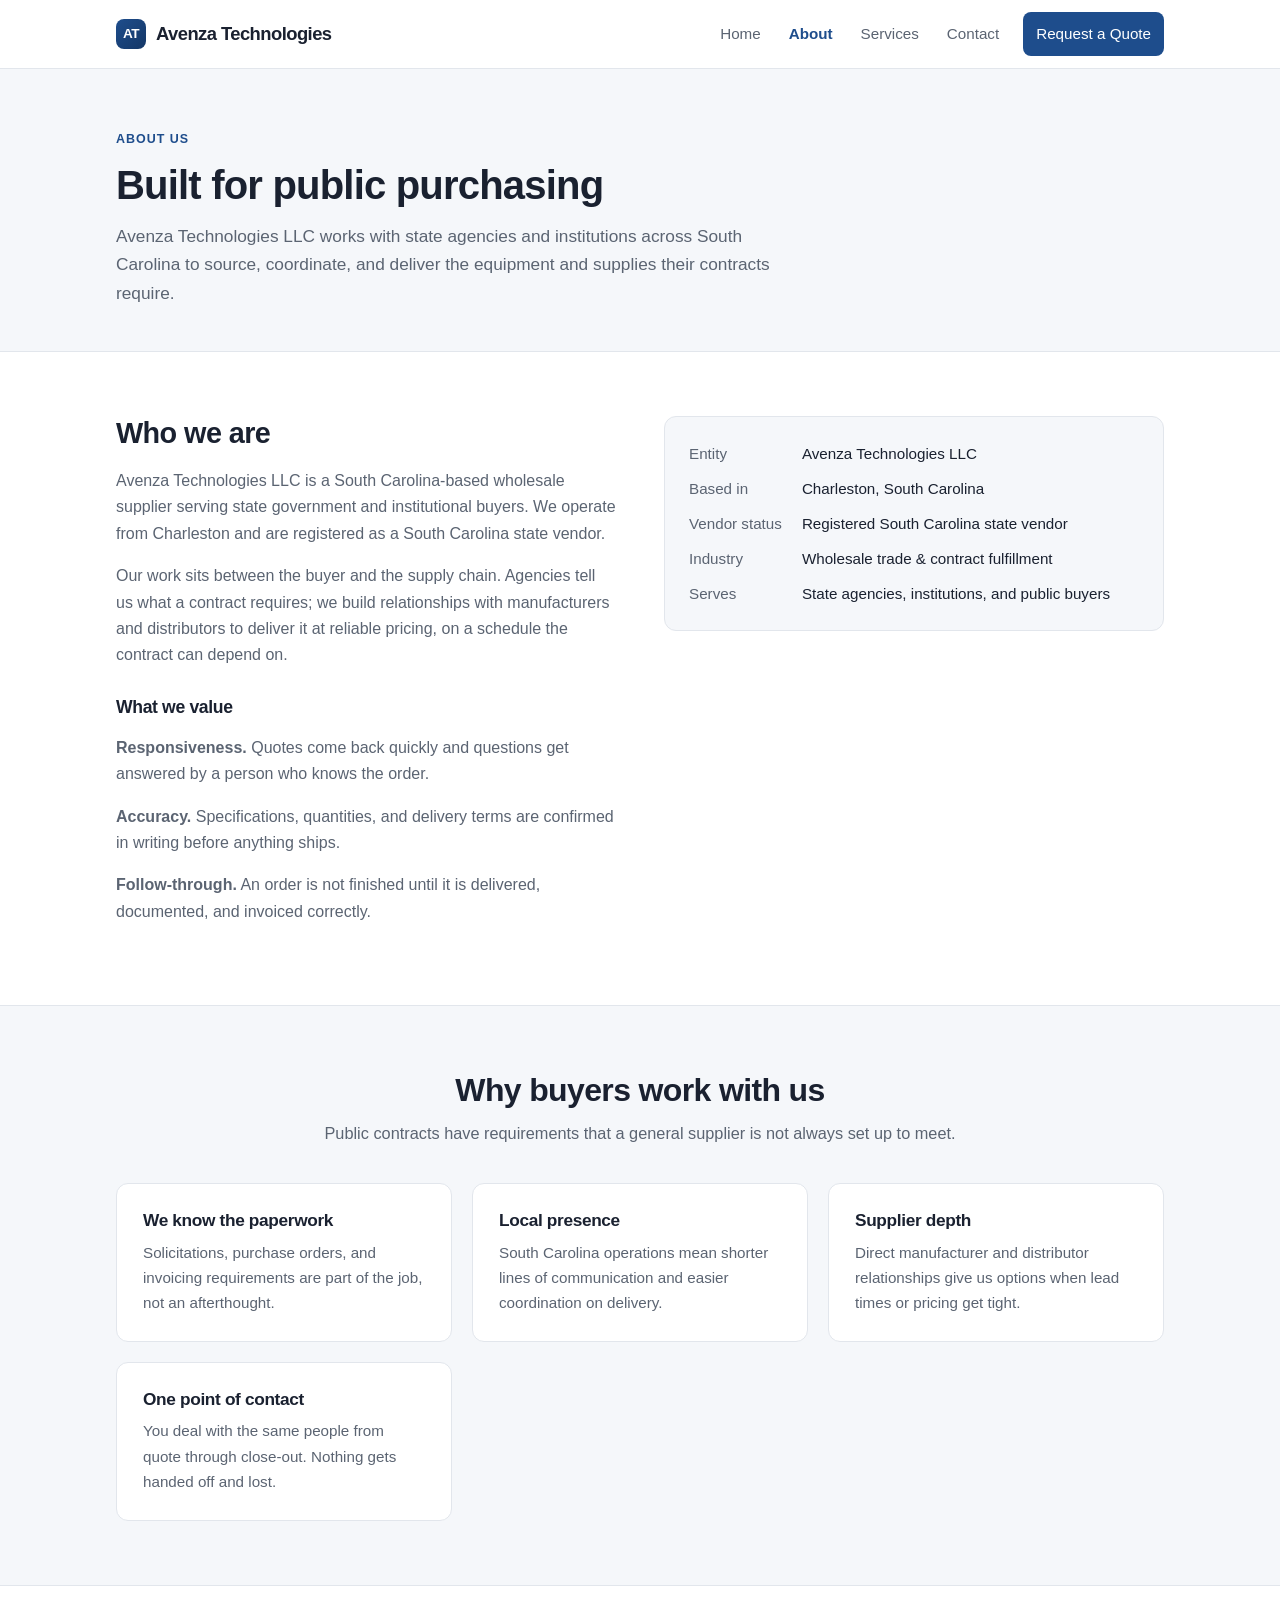
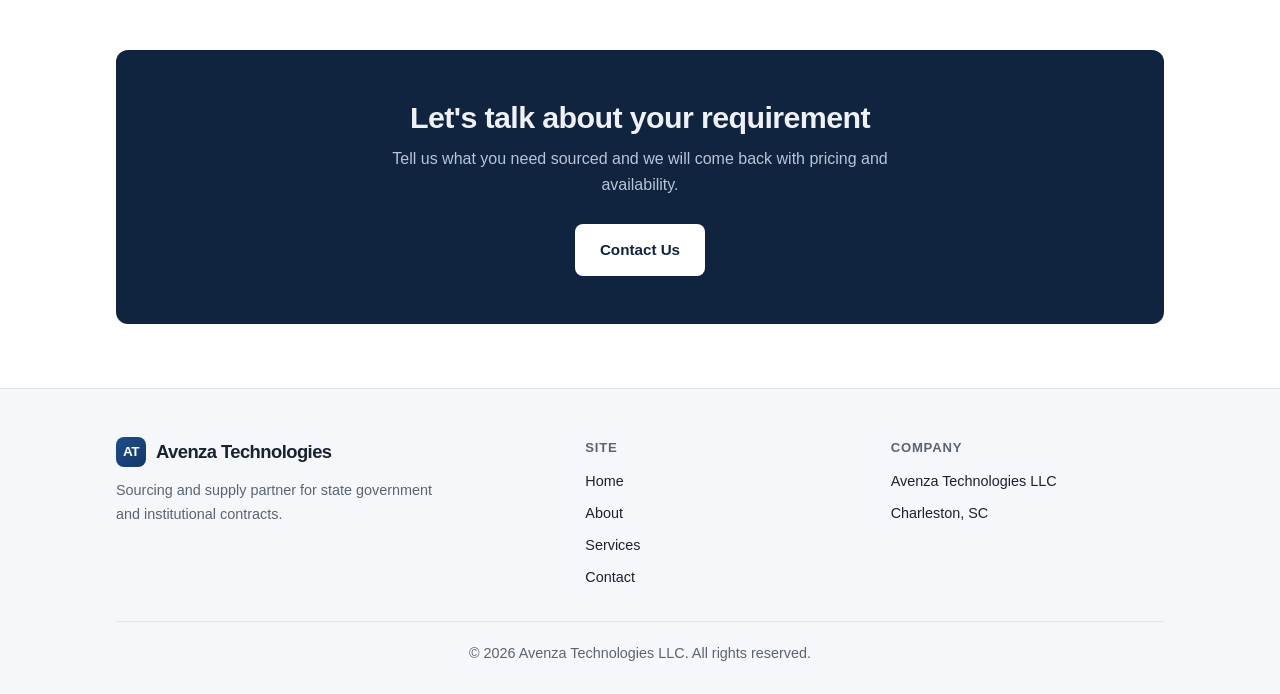
==== about/index.html @ d87515d4 "Serve pages at extensionless URLs Each page is now a directory with an index.html, so GitHub Pages s" ====
<!DOCTYPE html>
<html lang="en">
<head>
<meta charset="UTF-8">
<meta name="viewport" content="width=device-width, initial-scale=1.0">
<title>About | Avenza Technologies LLC</title>
<meta name="description" content="Avenza Technologies LLC is a registered South Carolina vendor sourcing equipment and supplies for state agencies and institutional buyers.">
<link rel="stylesheet" href="/assets/css/styles.css">
</head>
<body>

<a class="skip-link" href="#main">Skip to content</a>

<header class="site-header">
  <div class="wrap">
    <a class="logo" href="/">
      <span class="logo-mark" aria-hidden="true">AT</span>
      Avenza Technologies
    </a>
    <button class="nav-toggle" type="button" aria-expanded="false" aria-controls="site-nav" aria-label="Toggle navigation">Menu</button>
    <nav class="site-nav" id="site-nav">
      <a href="/">Home</a>
      <a href="/about/" aria-current="page">About</a>
      <a href="/services/">Services</a>
      <a href="/contact/">Contact</a>
      <a class="btn" href="/contact/">Request a Quote</a>
    </nav>
  </div>
</header>

<main id="main">

  <div class="page-hero">
    <div class="wrap">
      <span class="eyebrow">About Us</span>
      <h1>Built for public purchasing</h1>
      <p>Avenza Technologies LLC works with state agencies and institutions across South Carolina to source, coordinate, and deliver the equipment and supplies their contracts require.</p>
    </div>
  </div>

  <section class="section">
    <div class="wrap">
      <div class="split">
        <div class="prose">
          <h2 style="margin:0 0 16px; font-size:clamp(1.4rem,3vw,1.8rem);">Who we are</h2>
          <p>Avenza Technologies LLC is a South Carolina-based wholesale supplier serving state government and institutional buyers. We operate from Charleston and are registered as a South Carolina state vendor.</p>
          <p>Our work sits between the buyer and the supply chain. Agencies tell us what a contract requires; we build relationships with manufacturers and distributors to deliver it at reliable pricing, on a schedule the contract can depend on.</p>

          <h3>What we value</h3>
          <p><strong>Responsiveness.</strong> Quotes come back quickly and questions get answered by a person who knows the order.</p>
          <p><strong>Accuracy.</strong> Specifications, quantities, and delivery terms are confirmed in writing before anything ships.</p>
          <p><strong>Follow-through.</strong> An order is not finished until it is delivered, documented, and invoiced correctly.</p>
        </div>

        <div>
          <dl class="facts">
            <dt>Entity</dt><dd>Avenza Technologies LLC</dd>
            <dt>Based in</dt><dd>Charleston, South Carolina</dd>
            <dt>Vendor status</dt><dd>Registered South Carolina state vendor</dd>
            <dt>Industry</dt><dd>Wholesale trade &amp; contract fulfillment</dd>
            <dt>Serves</dt><dd>State agencies, institutions, and public buyers</dd>
          </dl>
        </div>
      </div>
    </div>
  </section>

  <section class="section section-alt">
    <div class="wrap">
      <div class="section-head center">
        <h2>Why buyers work with us</h2>
        <p>Public contracts have requirements that a general supplier is not always set up to meet.</p>
      </div>
      <div class="cards">
        <div class="card">
          <h3>We know the paperwork</h3>
          <p>Solicitations, purchase orders, and invoicing requirements are part of the job, not an afterthought.</p>
        </div>
        <div class="card">
          <h3>Local presence</h3>
          <p>South Carolina operations mean shorter lines of communication and easier coordination on delivery.</p>
        </div>
        <div class="card">
          <h3>Supplier depth</h3>
          <p>Direct manufacturer and distributor relationships give us options when lead times or pricing get tight.</p>
        </div>
        <div class="card">
          <h3>One point of contact</h3>
          <p>You deal with the same people from quote through close-out. Nothing gets handed off and lost.</p>
        </div>
      </div>
    </div>
  </section>

  <section class="section">
    <div class="wrap">
      <div class="cta">
        <h2>Let's talk about your requirement</h2>
        <p>Tell us what you need sourced and we will come back with pricing and availability.</p>
        <a class="btn" href="/contact/">Contact Us</a>
      </div>
    </div>
  </section>

</main>

<footer class="site-footer">
  <div class="wrap">
    <div class="footer-grid">
      <div>
        <a class="logo" href="/">
          <span class="logo-mark" aria-hidden="true">AT</span>
          Avenza Technologies
        </a>
        <p>Sourcing and supply partner for state government and institutional contracts.</p>
      </div>
      <div>
        <h4>Site</h4>
        <ul>
          <li><a href="/">Home</a></li>
          <li><a href="/about/">About</a></li>
          <li><a href="/services/">Services</a></li>
          <li><a href="/contact/">Contact</a></li>
        </ul>
      </div>
      <div>
        <h4>Company</h4>
        <ul>
          <li>Avenza Technologies LLC</li>
          <li>Charleston, SC</li>
        </ul>
      </div>
    </div>
    <div class="footer-bottom">
      <p>&copy; <span id="year"></span> Avenza Technologies LLC. All rights reserved.</p>
    </div>
  </div>
</footer>

<script src="/assets/js/main.js"></script>
</body>
</html>
---- assets/css/styles.css ----
/* ==========================================================================
   Avenza Technologies LLC - shared stylesheet
   ========================================================================== */

/* --- Tokens ------------------------------------------------------------- */
:root {
  --bg: #ffffff;
  --bg-alt: #f5f7fa;
  --bg-deep: #10233f;
  --text: #1a2130;
  --text-muted: #5b6472;
  --text-invert: #eef1f6;
  --accent: #1e4d8c;
  --accent-dark: #143766;
  --accent-soft: #e8effa;
  --border: #e2e6ec;
  --shadow: 0 1px 2px rgba(16, 35, 63, .05), 0 8px 24px rgba(16, 35, 63, .06);
  --radius: 12px;
  --maxw: 1080px;
  --gutter: 16px;
}

@media (prefers-color-scheme: dark) {
  :root:not([data-theme="light"]) {
    --bg: #12161f;
    --bg-alt: #191f2b;
    --bg-deep: #0c1119;
    --text: #eef1f6;
    --text-muted: #a3adbd;
    --accent: #6fa3e0;
    --accent-dark: #8fbcf0;
    --accent-soft: #1b2436;
    --border: #2a3242;
    --shadow: 0 1px 2px rgba(0, 0, 0, .3), 0 8px 24px rgba(0, 0, 0, .35);
  }
}

:root[data-theme="dark"] {
  --bg: #12161f;
  --bg-alt: #191f2b;
  --bg-deep: #0c1119;
  --text: #eef1f6;
  --text-muted: #a3adbd;
  --accent: #6fa3e0;
  --accent-dark: #8fbcf0;
  --accent-soft: #1b2436;
  --border: #2a3242;
  --shadow: 0 1px 2px rgba(0, 0, 0, .3), 0 8px 24px rgba(0, 0, 0, .35);
}

/* --- Base --------------------------------------------------------------- */
* { box-sizing: border-box; }

html { scroll-behavior: smooth; }

body {
  margin: 0;
  background: var(--bg);
  color: var(--text);
  font-family: -apple-system, BlinkMacSystemFont, "Segoe UI", Roboto, Helvetica, Arial, sans-serif;
  line-height: 1.65;
  -webkit-font-smoothing: antialiased;
}

img { max-width: 100%; display: block; }

a { color: var(--accent); }

h1, h2, h3 { letter-spacing: -0.02em; line-height: 1.25; }

.wrap {
  max-width: var(--maxw);
  margin: 0 auto;
  padding-left: var(--gutter);
  padding-right: var(--gutter);
}

.skip-link {
  position: absolute;
  left: -9999px;
  top: 0;
  background: var(--accent);
  color: #fff;
  padding: 10px 16px;
  border-radius: 0 0 8px 0;
  z-index: 100;
}
.skip-link:focus { left: 0; }

/* --- Header / nav ------------------------------------------------------- */
.site-header {
  position: sticky;
  top: 0;
  z-index: 50;
  background: var(--bg);
  border-bottom: 1px solid var(--border);
}

.site-header .wrap {
  display: flex;
  align-items: center;
  justify-content: space-between;
  min-height: 68px;
  gap: 16px;
  position: relative;
}

.logo {
  display: inline-flex;
  align-items: center;
  gap: 10px;
  font-weight: 700;
  font-size: 1.15rem;
  color: var(--text);
  text-decoration: none;
  letter-spacing: -0.03em;
}

.logo-mark {
  width: 30px;
  height: 30px;
  border-radius: 8px;
  background: linear-gradient(135deg, var(--accent), var(--accent-dark));
  color: #fff;
  display: grid;
  place-items: center;
  font-size: 0.85rem;
  font-weight: 800;
  flex: none;
}

.site-nav { display: flex; align-items: center; gap: 4px; }

.site-nav a {
  color: var(--text-muted);
  text-decoration: none;
  font-size: 0.95rem;
  font-weight: 500;
  padding: 8px 12px;
  border-radius: 8px;
}
.site-nav a:hover { color: var(--text); background: var(--bg-alt); }
.site-nav a[aria-current="page"] { color: var(--accent); font-weight: 600; }

.site-nav .btn { margin-left: 8px; color: #fff; }
.site-nav .btn:hover { background: var(--accent-dark); color: #fff; }

.nav-toggle {
  display: none;
  background: none;
  border: 1px solid var(--border);
  border-radius: 8px;
  padding: 8px 10px;
  color: var(--text);
  cursor: pointer;
  font-size: 1rem;
  line-height: 1;
}

@media (max-width: 760px) {
  .nav-toggle { display: block; }
  .site-nav {
    display: none;
    position: absolute;
    top: 100%;
    left: calc(var(--gutter) * -1);
    right: calc(var(--gutter) * -1);
    flex-direction: column;
    align-items: stretch;
    gap: 2px;
    padding: 12px var(--gutter) 18px;
    background: var(--bg);
    border-bottom: 1px solid var(--border);
    box-shadow: var(--shadow);
  }
  .site-nav.is-open { display: flex; }
  .site-nav a { padding: 12px; }
  .site-nav .btn { margin-left: 0; margin-top: 6px; text-align: center; }
}

/* --- Buttons ------------------------------------------------------------ */
.btn {
  display: inline-block;
  background: var(--accent);
  color: #fff;
  padding: 12px 24px;
  border-radius: 8px;
  text-decoration: none;
  font-weight: 600;
  font-size: 0.95rem;
  border: 1px solid transparent;
  cursor: pointer;
  font-family: inherit;
}
.btn:hover { background: var(--accent-dark); }

.btn-ghost {
  background: transparent;
  color: var(--accent);
  border-color: var(--border);
}
.btn-ghost:hover { background: var(--bg-alt); color: var(--accent-dark); }

.btn-row { display: flex; flex-wrap: wrap; gap: 12px; }

/* --- Sections ----------------------------------------------------------- */
.section { padding: 64px 0; }
.section-alt { background: var(--bg-alt); border-top: 1px solid var(--border); border-bottom: 1px solid var(--border); }

.section-head { max-width: 640px; margin-bottom: 36px; }
.section-head.center { margin-left: auto; margin-right: auto; text-align: center; }
.section-head h2 { font-size: clamp(1.5rem, 3vw, 2rem); margin: 0 0 10px; }
.section-head p { color: var(--text-muted); margin: 0; font-size: 1.02rem; }

.eyebrow {
  display: inline-block;
  font-size: 0.78rem;
  font-weight: 700;
  letter-spacing: 0.08em;
  text-transform: uppercase;
  color: var(--accent);
  margin-bottom: 10px;
}

/* --- Hero --------------------------------------------------------------- */
.hero { padding: 80px 0 64px; text-align: center; }
.hero h1 { font-size: clamp(2rem, 5vw, 3rem); margin: 0 0 16px; }
.hero p {
  color: var(--text-muted);
  font-size: 1.13rem;
  max-width: 660px;
  margin: 0 auto 30px;
}
.hero .btn-row { justify-content: center; }

.page-hero {
  padding: 56px 0 44px;
  border-bottom: 1px solid var(--border);
  background: var(--bg-alt);
}
.page-hero h1 { font-size: clamp(1.8rem, 4vw, 2.5rem); margin: 0 0 12px; }
.page-hero p { color: var(--text-muted); font-size: 1.08rem; max-width: 680px; margin: 0; }

/* --- Stats strip -------------------------------------------------------- */
.stats {
  display: grid;
  grid-template-columns: repeat(auto-fit, minmax(180px, 1fr));
  gap: 24px;
  padding: 32px;
  background: var(--bg-alt);
  border: 1px solid var(--border);
  border-radius: var(--radius);
}
.stat strong {
  display: block;
  font-size: 1.5rem;
  letter-spacing: -0.02em;
  margin-bottom: 2px;
}
.stat span { color: var(--text-muted); font-size: 0.92rem; }

/* --- Cards -------------------------------------------------------------- */
.cards {
  display: grid;
  grid-template-columns: repeat(auto-fit, minmax(250px, 1fr));
  gap: 20px;
}

.card {
  background: var(--bg);
  border: 1px solid var(--border);
  border-radius: var(--radius);
  padding: 26px;
}
.card h3 { margin: 0 0 8px; font-size: 1.08rem; }
.card p { color: var(--text-muted); font-size: 0.95rem; margin: 0; }

.card-icon {
  width: 40px;
  height: 40px;
  border-radius: 10px;
  background: var(--accent-soft);
  color: var(--accent);
  display: grid;
  place-items: center;
  margin-bottom: 16px;
}
.card-icon svg { width: 20px; height: 20px; }

/* --- Split layouts ------------------------------------------------------ */
.split {
  display: grid;
  grid-template-columns: 1fr 1fr;
  gap: 48px;
  align-items: start;
}
@media (max-width: 760px) { .split { grid-template-columns: 1fr; gap: 32px; } }

.prose p { color: var(--text-muted); }
.prose > :first-child { margin-top: 0; }
.prose h3 { margin: 28px 0 8px; font-size: 1.1rem; color: var(--text); }

/* --- Definition list ---------------------------------------------------- */
.facts {
  display: grid;
  grid-template-columns: auto 1fr;
  gap: 10px 20px;
  font-size: 0.95rem;
  margin: 0;
  padding: 24px;
  background: var(--bg-alt);
  border: 1px solid var(--border);
  border-radius: var(--radius);
}
.section-alt .facts { background: var(--bg); }
.facts dt { color: var(--text-muted); }
.facts dd { margin: 0; font-weight: 500; }

/* --- Numbered process --------------------------------------------------- */
.steps { list-style: none; margin: 0; padding: 0; display: grid; gap: 22px; }
.steps li { display: grid; grid-template-columns: 36px 1fr; gap: 16px; align-items: start; }
.steps .num {
  width: 36px;
  height: 36px;
  border-radius: 50%;
  background: var(--accent);
  color: #fff;
  display: grid;
  place-items: center;
  font-weight: 700;
  font-size: 0.9rem;
}
.steps h3 { margin: 4px 0 4px; font-size: 1.05rem; }
.steps p { margin: 0; color: var(--text-muted); font-size: 0.95rem; }

/* --- CTA band ----------------------------------------------------------- */
.cta {
  background: var(--bg-deep);
  color: var(--text-invert);
  border-radius: var(--radius);
  padding: 48px 32px;
  text-align: center;
}
.cta h2 { margin: 0 0 10px; font-size: clamp(1.4rem, 3vw, 1.9rem); }
.cta p { color: #b9c4d6; margin: 0 auto 26px; max-width: 520px; }
.cta .btn { background: #fff; color: var(--bg-deep); }
.cta .btn:hover { background: #dfe7f3; }

/* --- Forms -------------------------------------------------------------- */
.form { display: grid; gap: 16px; max-width: 520px; }
.field { display: grid; gap: 6px; }
.field label { font-size: 0.9rem; font-weight: 600; }
.field input,
.field textarea,
.field select {
  padding: 12px 14px;
  border-radius: 8px;
  border: 1px solid var(--border);
  background: var(--bg);
  color: var(--text);
  font: inherit;
  width: 100%;
}
.field textarea { min-height: 130px; resize: vertical; }
.field input:focus,
.field textarea:focus,
.field select:focus {
  outline: 2px solid var(--accent);
  outline-offset: 1px;
}
.form .btn { justify-self: start; }
.form-note { color: var(--text-muted); font-size: 0.85rem; margin: 0; }

.contact-list { list-style: none; margin: 0; padding: 0; display: grid; gap: 20px; }
.contact-list strong {
  display: block;
  font-size: 0.82rem;
  text-transform: uppercase;
  letter-spacing: 0.06em;
  color: var(--text-muted);
  margin-bottom: 2px;
}
.contact-list a { text-decoration: none; }
.contact-list a:hover { text-decoration: underline; }

/* --- Footer ------------------------------------------------------------- */
.site-footer {
  border-top: 1px solid var(--border);
  background: var(--bg-alt);
  padding: 48px 0 28px;
  font-size: 0.9rem;
}
.footer-grid {
  display: grid;
  grid-template-columns: 1.6fr 1fr 1fr;
  gap: 32px;
  margin-bottom: 32px;
}
@media (max-width: 700px) { .footer-grid { grid-template-columns: 1fr; gap: 24px; } }
.footer-grid p { color: var(--text-muted); margin: 12px 0 0; max-width: 340px; }
.footer-grid h4 {
  margin: 0 0 12px;
  font-size: 0.82rem;
  text-transform: uppercase;
  letter-spacing: 0.06em;
  color: var(--text-muted);
}
.footer-grid ul { list-style: none; margin: 0; padding: 0; display: grid; gap: 8px; }
.footer-grid ul a { color: var(--text); text-decoration: none; }
.footer-grid ul a:hover { color: var(--accent); }
.footer-bottom {
  border-top: 1px solid var(--border);
  padding-top: 20px;
  color: var(--text-muted);
  text-align: center;
}
.footer-bottom p { margin: 0; }
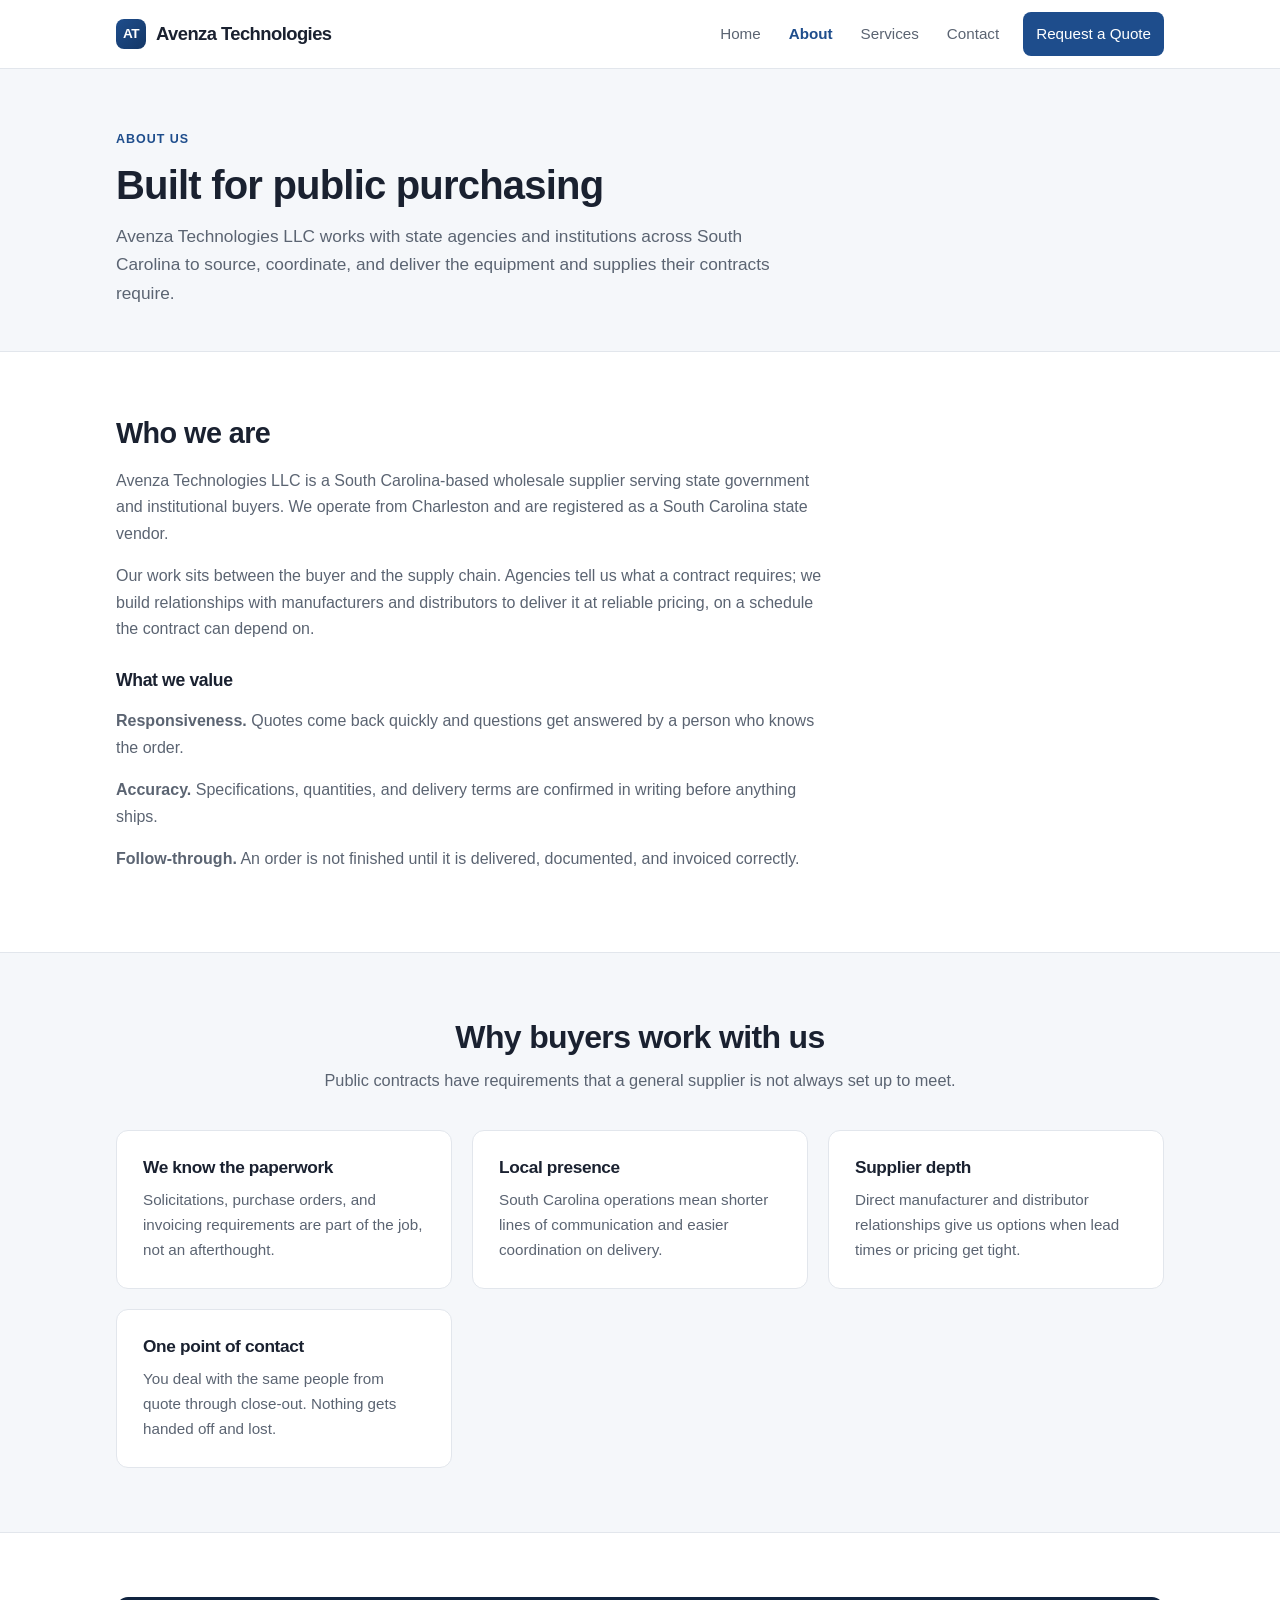
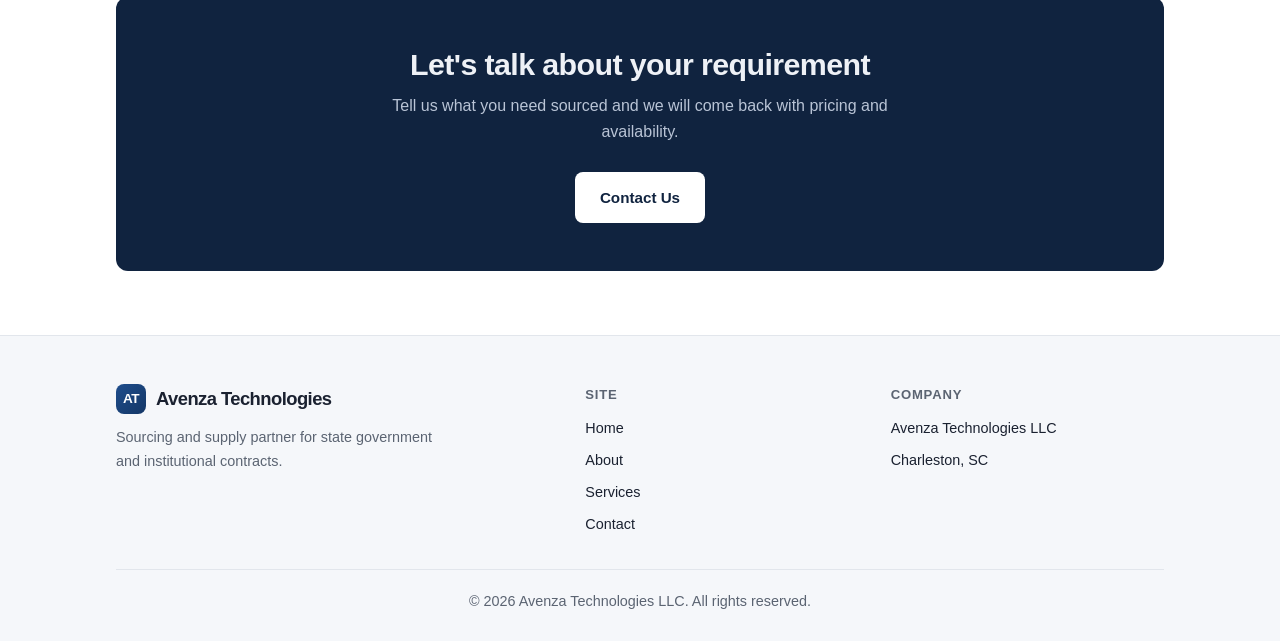
==== commit b6e14931: "Remove the facts box from the About page Drops the Entity / Based in / Vendor status / Industry / Se" ====
--- a/about/index.html
+++ b/about/index.html
@@ -40,27 +40,15 @@
 
   <section class="section">
     <div class="wrap">
-      <div class="split">
-        <div class="prose">
-          <h2 style="margin:0 0 16px; font-size:clamp(1.4rem,3vw,1.8rem);">Who we are</h2>
-          <p>Avenza Technologies LLC is a South Carolina-based wholesale supplier serving state government and institutional buyers. We operate from Charleston and are registered as a South Carolina state vendor.</p>
-          <p>Our work sits between the buyer and the supply chain. Agencies tell us what a contract requires; we build relationships with manufacturers and distributors to deliver it at reliable pricing, on a schedule the contract can depend on.</p>
+      <div class="prose" style="max-width:720px;">
+        <h2 style="margin:0 0 16px; font-size:clamp(1.4rem,3vw,1.8rem);">Who we are</h2>
+        <p>Avenza Technologies LLC is a South Carolina-based wholesale supplier serving state government and institutional buyers. We operate from Charleston and are registered as a South Carolina state vendor.</p>
+        <p>Our work sits between the buyer and the supply chain. Agencies tell us what a contract requires; we build relationships with manufacturers and distributors to deliver it at reliable pricing, on a schedule the contract can depend on.</p>
 
-          <h3>What we value</h3>
-          <p><strong>Responsiveness.</strong> Quotes come back quickly and questions get answered by a person who knows the order.</p>
-          <p><strong>Accuracy.</strong> Specifications, quantities, and delivery terms are confirmed in writing before anything ships.</p>
-          <p><strong>Follow-through.</strong> An order is not finished until it is delivered, documented, and invoiced correctly.</p>
-        </div>
-
-        <div>
-          <dl class="facts">
-            <dt>Entity</dt><dd>Avenza Technologies LLC</dd>
-            <dt>Based in</dt><dd>Charleston, South Carolina</dd>
-            <dt>Vendor status</dt><dd>Registered South Carolina state vendor</dd>
-            <dt>Industry</dt><dd>Wholesale trade &amp; contract fulfillment</dd>
-            <dt>Serves</dt><dd>State agencies, institutions, and public buyers</dd>
-          </dl>
-        </div>
+        <h3>What we value</h3>
+        <p><strong>Responsiveness.</strong> Quotes come back quickly and questions get answered by a person who knows the order.</p>
+        <p><strong>Accuracy.</strong> Specifications, quantities, and delivery terms are confirmed in writing before anything ships.</p>
+        <p><strong>Follow-through.</strong> An order is not finished until it is delivered, documented, and invoiced correctly.</p>
       </div>
     </div>
   </section>
--- a/assets/css/styles.css
+++ b/assets/css/styles.css
@@ -300,22 +300,6 @@
 .prose > :first-child { margin-top: 0; }
 .prose h3 { margin: 28px 0 8px; font-size: 1.1rem; color: var(--text); }
 
-/* --- Definition list ---------------------------------------------------- */
-.facts {
-  display: grid;
-  grid-template-columns: auto 1fr;
-  gap: 10px 20px;
-  font-size: 0.95rem;
-  margin: 0;
-  padding: 24px;
-  background: var(--bg-alt);
-  border: 1px solid var(--border);
-  border-radius: var(--radius);
-}
-.section-alt .facts { background: var(--bg); }
-.facts dt { color: var(--text-muted); }
-.facts dd { margin: 0; font-weight: 500; }
-
 /* --- Numbered process --------------------------------------------------- */
 .steps { list-style: none; margin: 0; padding: 0; display: grid; gap: 22px; }
 .steps li { display: grid; grid-template-columns: 36px 1fr; gap: 16px; align-items: start; }
@@ -346,31 +330,6 @@
 .cta .btn { background: #fff; color: var(--bg-deep); }
 .cta .btn:hover { background: #dfe7f3; }
 
-/* --- Forms -------------------------------------------------------------- */
-.form { display: grid; gap: 16px; max-width: 520px; }
-.field { display: grid; gap: 6px; }
-.field label { font-size: 0.9rem; font-weight: 600; }
-.field input,
-.field textarea,
-.field select {
-  padding: 12px 14px;
-  border-radius: 8px;
-  border: 1px solid var(--border);
-  background: var(--bg);
-  color: var(--text);
-  font: inherit;
-  width: 100%;
-}
-.field textarea { min-height: 130px; resize: vertical; }
-.field input:focus,
-.field textarea:focus,
-.field select:focus {
-  outline: 2px solid var(--accent);
-  outline-offset: 1px;
-}
-.form .btn { justify-self: start; }
-.form-note { color: var(--text-muted); font-size: 0.85rem; margin: 0; }
-
 .contact-list { list-style: none; margin: 0; padding: 0; display: grid; gap: 20px; }
 .contact-list strong {
   display: block;
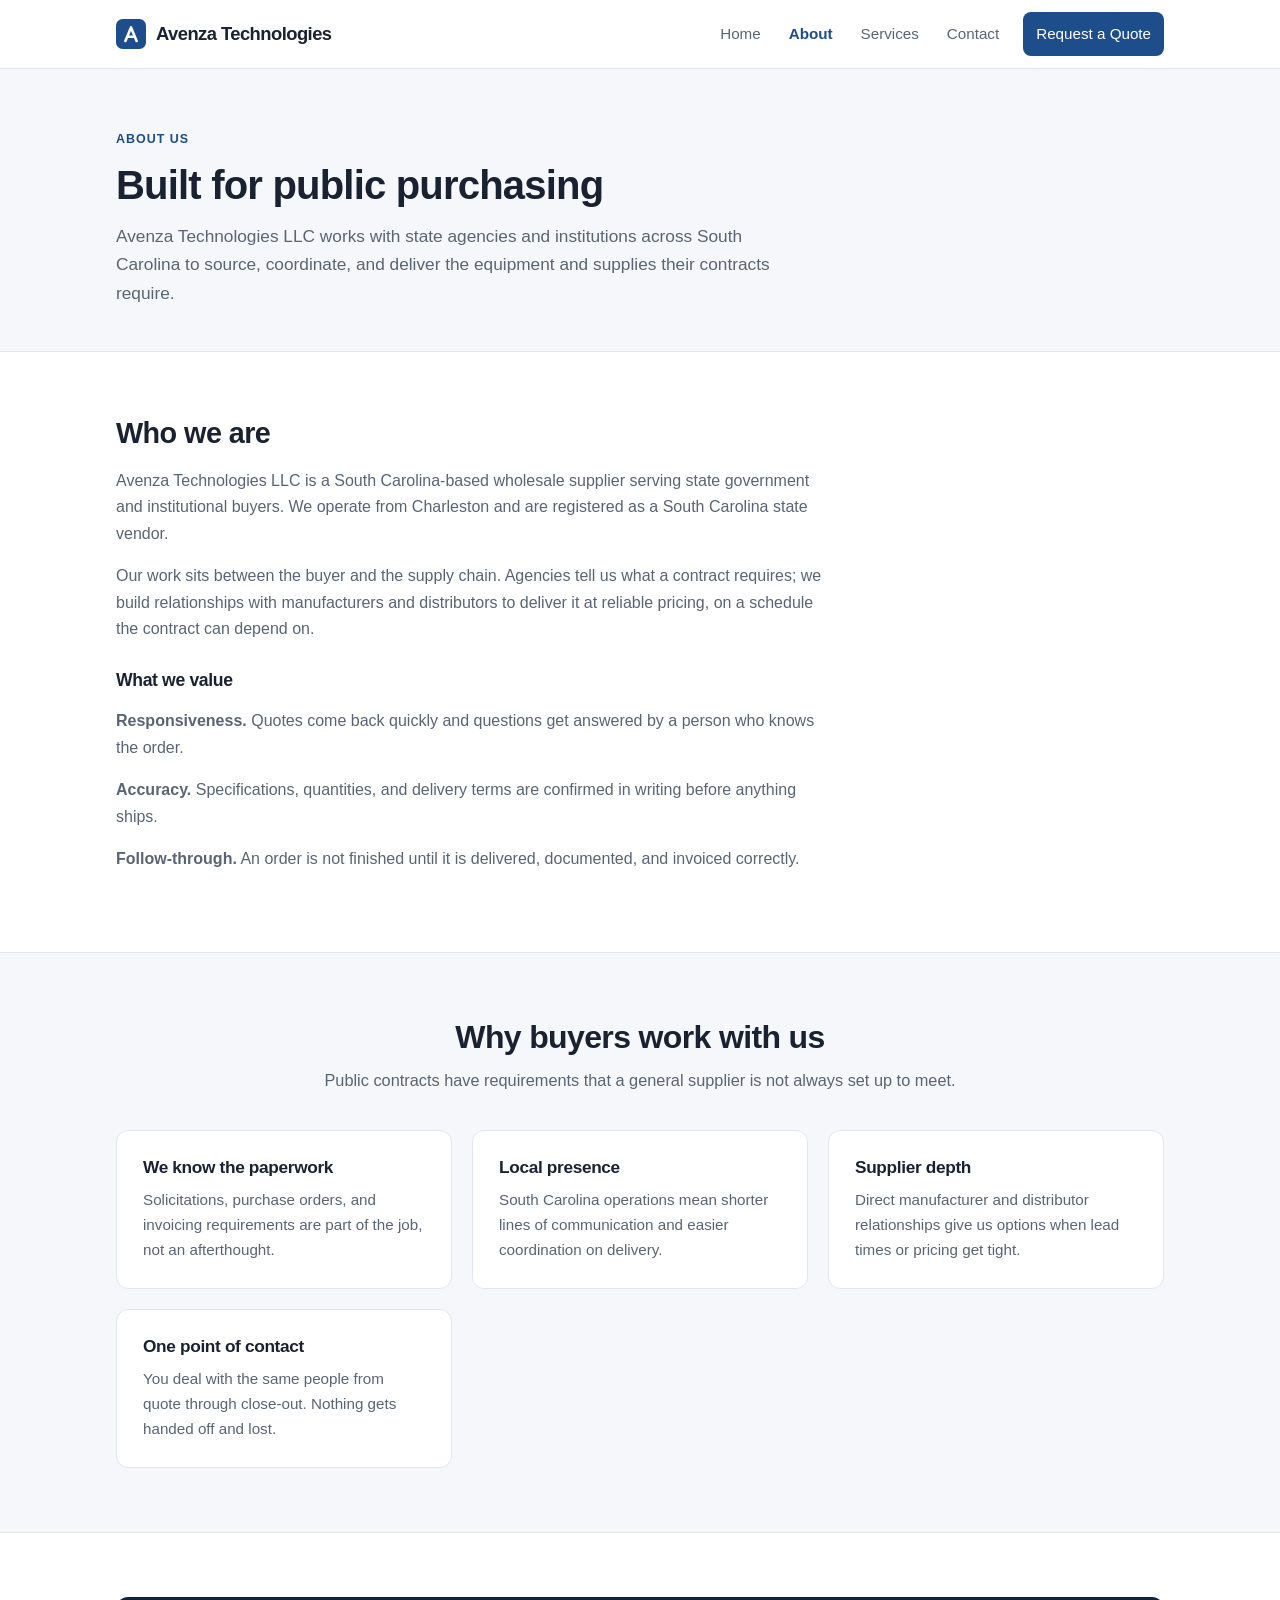
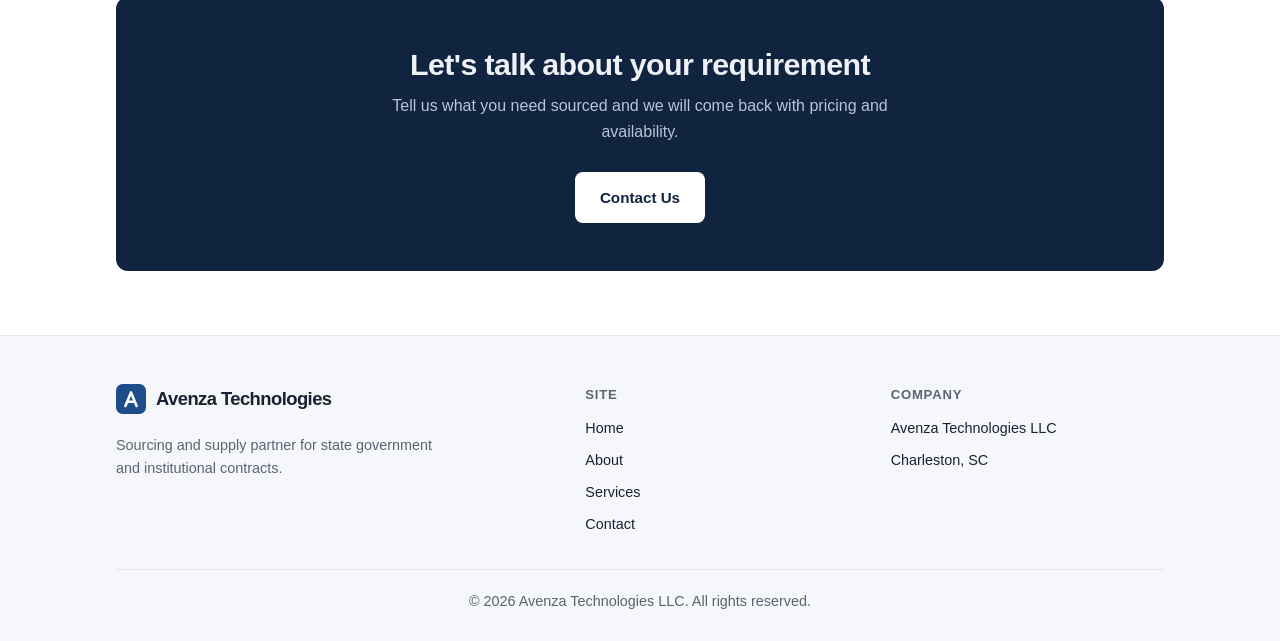
==== commit 1da813aa: "Replace the AT text mark with a geometric A monogram The old mark was the letters "AT" set in a grad" ====
--- a/about/index.html
+++ b/about/index.html
@@ -5,6 +5,7 @@
 <meta name="viewport" content="width=device-width, initial-scale=1.0">
 <title>About | Avenza Technologies LLC</title>
 <meta name="description" content="Avenza Technologies LLC is a registered South Carolina vendor sourcing equipment and supplies for state agencies and institutional buyers.">
+<link rel="icon" href="/assets/favicon.svg" type="image/svg+xml">
 <link rel="stylesheet" href="/assets/css/styles.css">
 </head>
 <body>
@@ -14,7 +15,7 @@
 <header class="site-header">
   <div class="wrap">
     <a class="logo" href="/">
-      <span class="logo-mark" aria-hidden="true">AT</span>
+      <svg class="logo-mark" viewBox="0 0 64 64" xmlns="http://www.w3.org/2000/svg" aria-hidden="true"><rect width="64" height="64" rx="14" fill="var(--accent)"/><path d="M20 47 L32 18 L44 47" fill="none" stroke="var(--bg)" stroke-width="5.5" stroke-linecap="round" stroke-linejoin="round"/><path d="M25.5 38 H38.5" stroke="var(--bg)" stroke-width="5.5" stroke-linecap="round"/></svg>
       Avenza Technologies
     </a>
     <button class="nav-toggle" type="button" aria-expanded="false" aria-controls="site-nav" aria-label="Toggle navigation">Menu</button>
@@ -97,7 +98,7 @@
     <div class="footer-grid">
       <div>
         <a class="logo" href="/">
-          <span class="logo-mark" aria-hidden="true">AT</span>
+          <svg class="logo-mark" viewBox="0 0 64 64" xmlns="http://www.w3.org/2000/svg" aria-hidden="true"><rect width="64" height="64" rx="14" fill="var(--accent)"/><path d="M20 47 L32 18 L44 47" fill="none" stroke="var(--bg)" stroke-width="5.5" stroke-linecap="round" stroke-linejoin="round"/><path d="M25.5 38 H38.5" stroke="var(--bg)" stroke-width="5.5" stroke-linecap="round"/></svg>
           Avenza Technologies
         </a>
         <p>Sourcing and supply partner for state government and institutional contracts.</p>
--- a/assets/css/styles.css
+++ b/assets/css/styles.css
@@ -119,14 +119,8 @@
 .logo-mark {
   width: 30px;
   height: 30px;
-  border-radius: 8px;
-  background: linear-gradient(135deg, var(--accent), var(--accent-dark));
-  color: #fff;
-  display: grid;
-  place-items: center;
-  font-size: 0.85rem;
-  font-weight: 800;
   flex: none;
+  display: block;
 }
 
 .site-nav { display: flex; align-items: center; gap: 4px; }
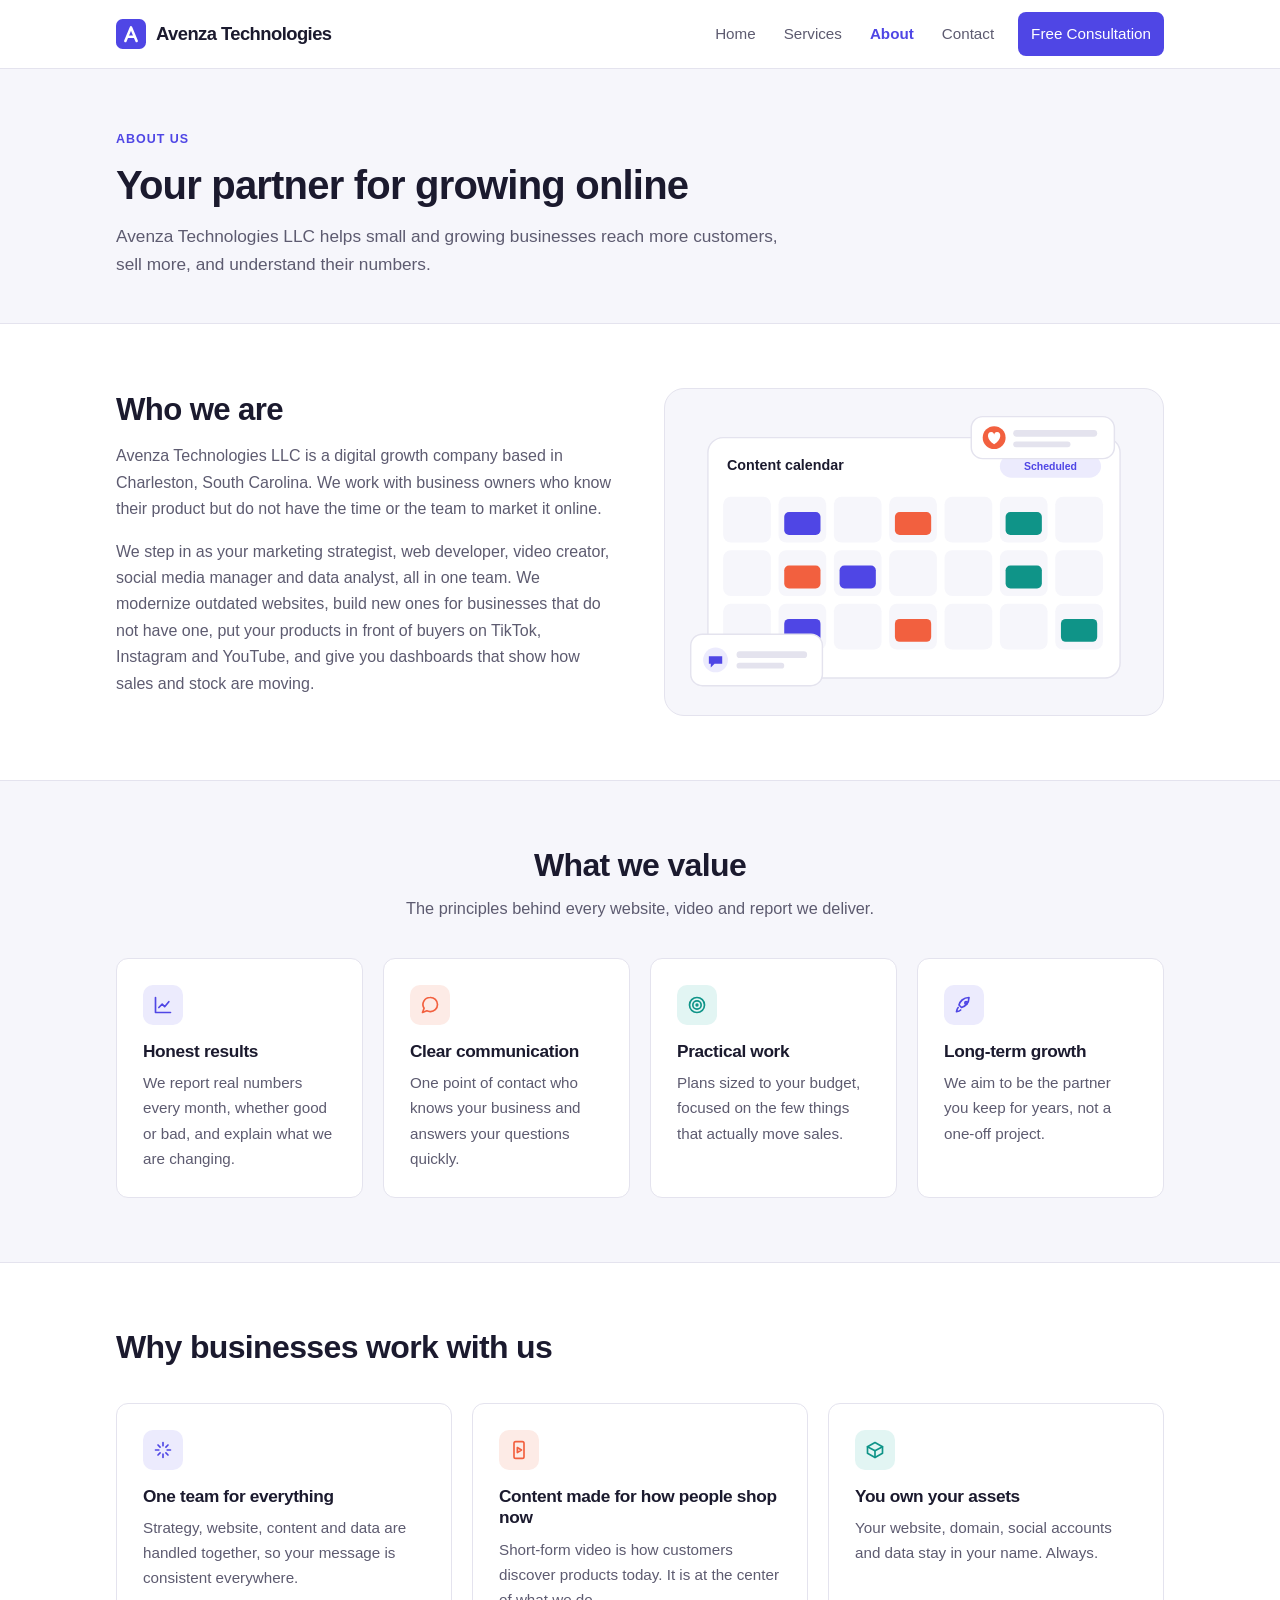
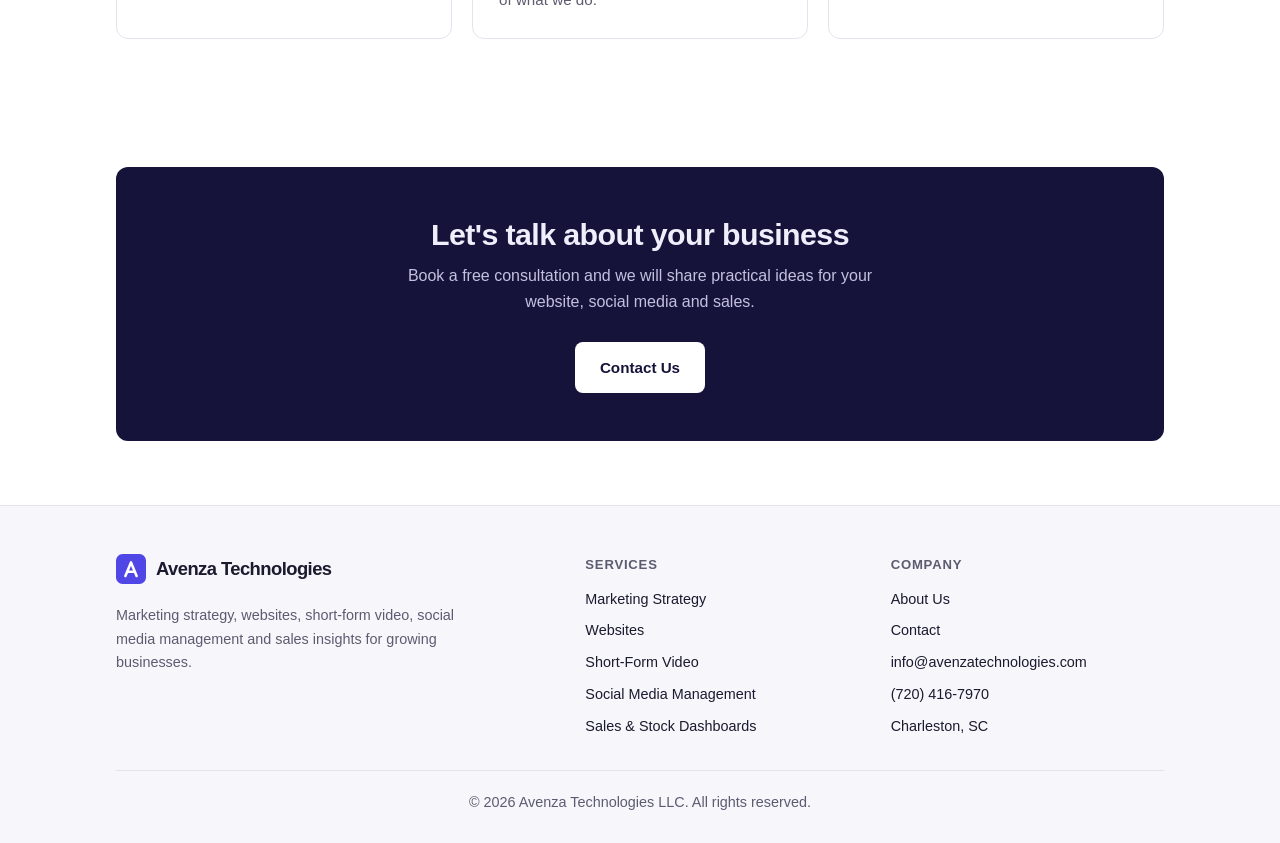
==== commit dab88c23: "Reposition the site as a digital growth agency Rewrite every page around the new business: marketing" ====
--- a/about/index.html
+++ b/about/index.html
@@ -3,8 +3,15 @@
 <head>
 <meta charset="UTF-8">
 <meta name="viewport" content="width=device-width, initial-scale=1.0">
-<title>About | Avenza Technologies LLC</title>
-<meta name="description" content="Avenza Technologies LLC is a registered South Carolina vendor sourcing equipment and supplies for state agencies and institutional buyers.">
+<title>About | Avenza Technologies</title>
+<meta name="description" content="Avenza Technologies LLC is a Charleston, SC digital growth company offering marketing strategy, websites, short-form video, social media management and sales insights.">
+<link rel="canonical" href="https://avenzatechnologies.com/about/">
+<meta property="og:type" content="website">
+<meta property="og:site_name" content="Avenza Technologies">
+<meta property="og:title" content="About | Avenza Technologies">
+<meta property="og:description" content="Avenza Technologies LLC is a Charleston, SC digital growth company offering marketing strategy, websites, short-form video, social media management and sales insights.">
+<meta property="og:url" content="https://avenzatechnologies.com/about/">
+<meta name="theme-color" content="#4f46e5">
 <link rel="icon" href="/assets/favicon.svg" type="image/svg+xml">
 <link rel="stylesheet" href="/assets/css/styles.css">
 </head>
@@ -21,10 +28,10 @@
     <button class="nav-toggle" type="button" aria-expanded="false" aria-controls="site-nav" aria-label="Toggle navigation">Menu</button>
     <nav class="site-nav" id="site-nav">
       <a href="/">Home</a>
+      <a href="/services/">Services</a>
       <a href="/about/" aria-current="page">About</a>
-      <a href="/services/">Services</a>
       <a href="/contact/">Contact</a>
-      <a class="btn" href="/contact/">Request a Quote</a>
+      <a class="btn" href="/contact/">Free Consultation</a>
     </nav>
   </div>
 </header>
@@ -33,23 +40,68 @@
 
   <div class="page-hero">
     <div class="wrap">
-      <span class="eyebrow">About Us</span>
-      <h1>Built for public purchasing</h1>
-      <p>Avenza Technologies LLC works with state agencies and institutions across South Carolina to source, coordinate, and deliver the equipment and supplies their contracts require.</p>
+      <span class="eyebrow">About us</span>
+      <h1>Your partner for growing online</h1>
+      <p>Avenza Technologies LLC helps small and growing businesses reach more customers, sell more, and understand their numbers.</p>
     </div>
   </div>
 
   <section class="section">
     <div class="wrap">
-      <div class="prose" style="max-width:720px;">
-        <h2 style="margin:0 0 16px; font-size:clamp(1.4rem,3vw,1.8rem);">Who we are</h2>
-        <p>Avenza Technologies LLC is a South Carolina-based wholesale supplier serving state government and institutional buyers. We operate from Charleston and are registered as a South Carolina state vendor.</p>
-        <p>Our work sits between the buyer and the supply chain. Agencies tell us what a contract requires; we build relationships with manufacturers and distributors to deliver it at reliable pricing, on a schedule the contract can depend on.</p>
-
-        <h3>What we value</h3>
-        <p><strong>Responsiveness.</strong> Quotes come back quickly and questions get answered by a person who knows the order.</p>
-        <p><strong>Accuracy.</strong> Specifications, quantities, and delivery terms are confirmed in writing before anything ships.</p>
-        <p><strong>Follow-through.</strong> An order is not finished until it is delivered, documented, and invoiced correctly.</p>
+      <div class="feature">
+        <div class="prose">
+          <h2>Who we are</h2>
+          <p>Avenza Technologies LLC is a digital growth company based in Charleston, South Carolina. We work with business owners who know their product but do not have the time or the team to market it online.</p>
+          <p>We step in as your marketing strategist, web developer, video creator, social media manager and data analyst, all in one team. We modernize outdated websites, build new ones for businesses that do not have one, put your products in front of buyers on TikTok, Instagram and YouTube, and give you dashboards that show how sales and stock are moving.</p>
+        </div>
+        <div class="feature-media">
+          <svg class="ill" viewBox="0 0 480 300" xmlns="http://www.w3.org/2000/svg" role="img" aria-label="A monthly content calendar with scheduled posts, likes and comments">
+  <rect x="24" y="30" width="432" height="252" rx="16" class="f-card st-line"/>
+  <text x="44" y="64" class="f-text" font-size="15" font-weight="700">Content calendar</text>
+  <rect x="330" y="48" width="106" height="24" rx="12" class="f-soft"/>
+  <text x="383" y="64" text-anchor="middle" class="f-acc" font-size="11" font-weight="700">Scheduled</text>
+  <rect x="40" y="92" width="50" height="48" rx="8" class="f-alt"/>
+  <rect x="98" y="92" width="50" height="48" rx="8" class="f-alt"/>
+  <rect x="104" y="108" width="38" height="24" rx="5" class="f-acc"/>
+  <rect x="156" y="92" width="50" height="48" rx="8" class="f-alt"/>
+  <rect x="214" y="92" width="50" height="48" rx="8" class="f-alt"/>
+  <rect x="220" y="108" width="38" height="24" rx="5" class="f-acc2"/>
+  <rect x="272" y="92" width="50" height="48" rx="8" class="f-alt"/>
+  <rect x="330" y="92" width="50" height="48" rx="8" class="f-alt"/>
+  <rect x="336" y="108" width="38" height="24" rx="5" class="f-acc3"/>
+  <rect x="388" y="92" width="50" height="48" rx="8" class="f-alt"/>
+  <rect x="40" y="148" width="50" height="48" rx="8" class="f-alt"/>
+  <rect x="98" y="148" width="50" height="48" rx="8" class="f-alt"/>
+  <rect x="104" y="164" width="38" height="24" rx="5" class="f-acc2"/>
+  <rect x="156" y="148" width="50" height="48" rx="8" class="f-alt"/>
+  <rect x="162" y="164" width="38" height="24" rx="5" class="f-acc"/>
+  <rect x="214" y="148" width="50" height="48" rx="8" class="f-alt"/>
+  <rect x="272" y="148" width="50" height="48" rx="8" class="f-alt"/>
+  <rect x="330" y="148" width="50" height="48" rx="8" class="f-alt"/>
+  <rect x="336" y="164" width="38" height="24" rx="5" class="f-acc3"/>
+  <rect x="388" y="148" width="50" height="48" rx="8" class="f-alt"/>
+  <rect x="40" y="204" width="50" height="48" rx="8" class="f-alt"/>
+  <rect x="98" y="204" width="50" height="48" rx="8" class="f-alt"/>
+  <rect x="104" y="220" width="38" height="24" rx="5" class="f-acc"/>
+  <rect x="156" y="204" width="50" height="48" rx="8" class="f-alt"/>
+  <rect x="214" y="204" width="50" height="48" rx="8" class="f-alt"/>
+  <rect x="220" y="220" width="38" height="24" rx="5" class="f-acc2"/>
+  <rect x="272" y="204" width="50" height="48" rx="8" class="f-alt"/>
+  <rect x="330" y="204" width="50" height="48" rx="8" class="f-alt"/>
+  <rect x="388" y="204" width="50" height="48" rx="8" class="f-alt"/>
+  <rect x="394" y="220" width="38" height="24" rx="5" class="f-acc3"/>
+  <rect x="300" y="8" width="150" height="44" rx="12" class="f-card st-line"/>
+  <circle cx="324" cy="30" r="12" class="f-acc2"/>
+  <path d="M324 37 C 316 32, 316 24, 321 24 C 323 24, 324 26, 324 27 C 324 26, 325 24, 327 24 C 332 24, 332 32, 324 37Z" fill="#fff"/>
+  <rect x="344" y="22" width="88" height="7" rx="3.5" class="f-line"/>
+  <rect x="344" y="34" width="60" height="6" rx="3" class="f-line"/>
+  <rect x="6" y="236" width="138" height="54" rx="12" class="f-card st-line"/>
+  <circle cx="32" cy="263" r="13" class="f-soft"/>
+  <path d="M25 259 h14 v8 h-8 l-4 4 v-4 h-2z" class="f-acc"/>
+  <rect x="54" y="254" width="74" height="7" rx="3.5" class="f-line"/>
+  <rect x="54" y="266" width="50" height="6" rx="3" class="f-line"/>
+</svg>
+        </div>
       </div>
     </div>
   </section>
@@ -57,25 +109,68 @@
   <section class="section section-alt">
     <div class="wrap">
       <div class="section-head center">
-        <h2>Why buyers work with us</h2>
-        <p>Public contracts have requirements that a general supplier is not always set up to meet.</p>
+        <h2>What we value</h2>
+        <p>The principles behind every website, video and report we deliver.</p>
+      </div>
+      <div class="cards cards-4">
+        <div class="card">
+          <div class="card-icon" aria-hidden="true">
+            <svg viewBox="0 0 24 24" fill="none" stroke="currentColor" stroke-width="2" stroke-linecap="round" stroke-linejoin="round"><path d="M3 3v18h18"/><path d="m7 15 4-4 3 3 5-6"/></svg>
+          </div>
+          <h3>Honest results</h3>
+          <p>We report real numbers every month, whether good or bad, and explain what we are changing.</p>
+        </div>
+        <div class="card">
+          <div class="card-icon c2" aria-hidden="true">
+            <svg viewBox="0 0 24 24" fill="none" stroke="currentColor" stroke-width="2" stroke-linecap="round" stroke-linejoin="round"><path d="M21 11.5a8.4 8.4 0 0 1-9 8.4 8.6 8.6 0 0 1-3.8-.9L3 21l1.9-5.1A8.4 8.4 0 0 1 12 3a8.4 8.4 0 0 1 9 8.5z"/></svg>
+          </div>
+          <h3>Clear communication</h3>
+          <p>One point of contact who knows your business and answers your questions quickly.</p>
+        </div>
+        <div class="card">
+          <div class="card-icon c3" aria-hidden="true">
+            <svg viewBox="0 0 24 24" fill="none" stroke="currentColor" stroke-width="2" stroke-linecap="round" stroke-linejoin="round"><circle cx="12" cy="12" r="9"/><circle cx="12" cy="12" r="5"/><circle cx="12" cy="12" r="1"/></svg>
+          </div>
+          <h3>Practical work</h3>
+          <p>Plans sized to your budget, focused on the few things that actually move sales.</p>
+        </div>
+        <div class="card">
+          <div class="card-icon" aria-hidden="true">
+            <svg viewBox="0 0 24 24" fill="none" stroke="currentColor" stroke-width="2" stroke-linecap="round" stroke-linejoin="round"><path d="M5 15c-1.5 1.5-2 5-2 5s3.5-.5 5-2"/><path d="M9 15 6 12c1-4 5-9 12-9 0 7-5 11-9 12z"/><circle cx="14.5" cy="9.5" r="1.5"/></svg>
+          </div>
+          <h3>Long-term growth</h3>
+          <p>We aim to be the partner you keep for years, not a one-off project.</p>
+        </div>
+      </div>
+    </div>
+  </section>
+
+  <section class="section">
+    <div class="wrap">
+      <div class="section-head">
+        <h2>Why businesses work with us</h2>
       </div>
       <div class="cards">
         <div class="card">
-          <h3>We know the paperwork</h3>
-          <p>Solicitations, purchase orders, and invoicing requirements are part of the job, not an afterthought.</p>
-        </div>
-        <div class="card">
-          <h3>Local presence</h3>
-          <p>South Carolina operations mean shorter lines of communication and easier coordination on delivery.</p>
-        </div>
-        <div class="card">
-          <h3>Supplier depth</h3>
-          <p>Direct manufacturer and distributor relationships give us options when lead times or pricing get tight.</p>
-        </div>
-        <div class="card">
-          <h3>One point of contact</h3>
-          <p>You deal with the same people from quote through close-out. Nothing gets handed off and lost.</p>
+          <div class="card-icon" aria-hidden="true">
+            <svg viewBox="0 0 24 24" fill="none" stroke="currentColor" stroke-width="2" stroke-linecap="round" stroke-linejoin="round"><path d="M12 3v4M12 17v4M3 12h4M17 12h4M6 6l2.5 2.5M15.5 15.5 18 18M6 18l2.5-2.5M15.5 8.5 18 6"/></svg>
+          </div>
+          <h3>One team for everything</h3>
+          <p>Strategy, website, content and data are handled together, so your message is consistent everywhere.</p>
+        </div>
+        <div class="card">
+          <div class="card-icon c2" aria-hidden="true">
+            <svg viewBox="0 0 24 24" fill="none" stroke="currentColor" stroke-width="2" stroke-linecap="round" stroke-linejoin="round"><rect x="6" y="2" width="12" height="20" rx="2"/><path d="m10 9 5 3-5 3z"/></svg>
+          </div>
+          <h3>Content made for how people shop now</h3>
+          <p>Short-form video is how customers discover products today. It is at the center of what we do.</p>
+        </div>
+        <div class="card">
+          <div class="card-icon c3" aria-hidden="true">
+            <svg viewBox="0 0 24 24" fill="none" stroke="currentColor" stroke-width="2" stroke-linecap="round" stroke-linejoin="round"><path d="M21 8 12 3 3 8v8l9 5 9-5z"/><path d="m3 8 9 5 9-5"/><path d="M12 13v8"/></svg>
+          </div>
+          <h3>You own your assets</h3>
+          <p>Your website, domain, social accounts and data stay in your name. Always.</p>
         </div>
       </div>
     </div>
@@ -84,8 +179,8 @@
   <section class="section">
     <div class="wrap">
       <div class="cta">
-        <h2>Let's talk about your requirement</h2>
-        <p>Tell us what you need sourced and we will come back with pricing and availability.</p>
+        <h2>Let's talk about your business</h2>
+        <p>Book a free consultation and we will share practical ideas for your website, social media and sales.</p>
         <a class="btn" href="/contact/">Contact Us</a>
       </div>
     </div>
@@ -101,21 +196,25 @@
           <svg class="logo-mark" viewBox="0 0 64 64" xmlns="http://www.w3.org/2000/svg" aria-hidden="true"><rect width="64" height="64" rx="14" fill="var(--accent)"/><path d="M20 47 L32 18 L44 47" fill="none" stroke="var(--bg)" stroke-width="5.5" stroke-linecap="round" stroke-linejoin="round"/><path d="M25.5 38 H38.5" stroke="var(--bg)" stroke-width="5.5" stroke-linecap="round"/></svg>
           Avenza Technologies
         </a>
-        <p>Sourcing and supply partner for state government and institutional contracts.</p>
+        <p>Marketing strategy, websites, short-form video, social media management and sales insights for growing businesses.</p>
       </div>
       <div>
-        <h4>Site</h4>
+        <h4>Services</h4>
         <ul>
-          <li><a href="/">Home</a></li>
-          <li><a href="/about/">About</a></li>
-          <li><a href="/services/">Services</a></li>
-          <li><a href="/contact/">Contact</a></li>
+          <li><a href="/services/#strategy">Marketing Strategy</a></li>
+          <li><a href="/services/#websites">Websites</a></li>
+          <li><a href="/services/#video">Short-Form Video</a></li>
+          <li><a href="/services/#social">Social Media Management</a></li>
+          <li><a href="/services/#insights">Sales &amp; Stock Dashboards</a></li>
         </ul>
       </div>
       <div>
         <h4>Company</h4>
         <ul>
-          <li>Avenza Technologies LLC</li>
+          <li><a href="/about/">About Us</a></li>
+          <li><a href="/contact/">Contact</a></li>
+          <li><a href="mailto:info@avenzatechnologies.com">info@avenzatechnologies.com</a></li>
+          <li><a href="tel:+17204167970">(720) 416-7970</a></li>
           <li>Charleston, SC</li>
         </ul>
       </div>
--- a/assets/css/styles.css
+++ b/assets/css/styles.css
@@ -5,16 +5,22 @@
 /* --- Tokens ------------------------------------------------------------- */
 :root {
   --bg: #ffffff;
-  --bg-alt: #f5f7fa;
-  --bg-deep: #10233f;
-  --text: #1a2130;
-  --text-muted: #5b6472;
-  --text-invert: #eef1f6;
-  --accent: #1e4d8c;
-  --accent-dark: #143766;
-  --accent-soft: #e8effa;
-  --border: #e2e6ec;
-  --shadow: 0 1px 2px rgba(16, 35, 63, .05), 0 8px 24px rgba(16, 35, 63, .06);
+  --bg-alt: #f6f6fb;
+  --bg-deep: #16133a;
+  --text: #1b1a2e;
+  --text-muted: #5d5b70;
+  --text-invert: #efeefb;
+  --accent: #4f46e5;
+  --accent-dark: #3c33c4;
+  --accent-soft: #ecebfd;
+  --accent-2: #f2603f;
+  --accent-2-soft: #fdebe6;
+  --accent-3: #0f9488;
+  --accent-3-soft: #e2f5f3;
+  --card: #ffffff;
+  --on-accent: #ffffff;
+  --border: #e4e3ee;
+  --shadow: 0 1px 2px rgba(22, 19, 58, .05), 0 8px 24px rgba(22, 19, 58, .07);
   --radius: 12px;
   --maxw: 1080px;
   --gutter: 16px;
@@ -22,29 +28,41 @@
 
 @media (prefers-color-scheme: dark) {
   :root:not([data-theme="light"]) {
-    --bg: #12161f;
-    --bg-alt: #191f2b;
-    --bg-deep: #0c1119;
-    --text: #eef1f6;
-    --text-muted: #a3adbd;
-    --accent: #6fa3e0;
-    --accent-dark: #8fbcf0;
-    --accent-soft: #1b2436;
-    --border: #2a3242;
+    --bg: #121220;
+    --bg-alt: #1a1a2b;
+    --bg-deep: #0c0b18;
+    --text: #efeefb;
+    --text-muted: #a9a7c0;
+    --accent: #8f8cff;
+    --accent-dark: #aba9ff;
+    --accent-soft: #242347;
+    --accent-2: #ff8a6b;
+    --accent-2-soft: #3a2422;
+    --accent-3: #3ccfbf;
+    --accent-3-soft: #16302e;
+    --card: #1e1e31;
+    --on-accent: #12112a;
+    --border: #2d2c45;
     --shadow: 0 1px 2px rgba(0, 0, 0, .3), 0 8px 24px rgba(0, 0, 0, .35);
   }
 }
 
 :root[data-theme="dark"] {
-  --bg: #12161f;
-  --bg-alt: #191f2b;
-  --bg-deep: #0c1119;
-  --text: #eef1f6;
-  --text-muted: #a3adbd;
-  --accent: #6fa3e0;
-  --accent-dark: #8fbcf0;
-  --accent-soft: #1b2436;
-  --border: #2a3242;
+  --bg: #121220;
+  --bg-alt: #1a1a2b;
+  --bg-deep: #0c0b18;
+  --text: #efeefb;
+  --text-muted: #a9a7c0;
+  --accent: #8f8cff;
+  --accent-dark: #aba9ff;
+  --accent-soft: #242347;
+  --accent-2: #ff8a6b;
+  --accent-2-soft: #3a2422;
+  --accent-3: #3ccfbf;
+  --accent-3-soft: #16302e;
+  --card: #1e1e31;
+  --on-accent: #12112a;
+  --border: #2d2c45;
   --shadow: 0 1px 2px rgba(0, 0, 0, .3), 0 8px 24px rgba(0, 0, 0, .35);
 }
 
@@ -80,7 +98,7 @@
   left: -9999px;
   top: 0;
   background: var(--accent);
-  color: #fff;
+  color: var(--on-accent);
   padding: 10px 16px;
   border-radius: 0 0 8px 0;
   z-index: 100;
@@ -136,8 +154,8 @@
 .site-nav a:hover { color: var(--text); background: var(--bg-alt); }
 .site-nav a[aria-current="page"] { color: var(--accent); font-weight: 600; }
 
-.site-nav .btn { margin-left: 8px; color: #fff; }
-.site-nav .btn:hover { background: var(--accent-dark); color: #fff; }
+.site-nav .btn { margin-left: 8px; color: var(--on-accent); }
+.site-nav .btn:hover { background: var(--accent-dark); color: var(--on-accent); }
 
 .nav-toggle {
   display: none;
@@ -176,7 +194,7 @@
 .btn {
   display: inline-block;
   background: var(--accent);
-  color: #fff;
+  color: var(--on-accent);
   padding: 12px 24px;
   border-radius: 8px;
   text-decoration: none;
@@ -261,7 +279,7 @@
 }
 
 .card {
-  background: var(--bg);
+  background: var(--card);
   border: 1px solid var(--border);
   border-radius: var(--radius);
   padding: 26px;
@@ -302,7 +320,7 @@
   height: 36px;
   border-radius: 50%;
   background: var(--accent);
-  color: #fff;
+  color: var(--on-accent);
   display: grid;
   place-items: center;
   font-weight: 700;
@@ -320,8 +338,8 @@
   text-align: center;
 }
 .cta h2 { margin: 0 0 10px; font-size: clamp(1.4rem, 3vw, 1.9rem); }
-.cta p { color: #b9c4d6; margin: 0 auto 26px; max-width: 520px; }
-.cta .btn { background: #fff; color: var(--bg-deep); }
+.cta p { color: #c3c1e0; margin: 0 auto 26px; max-width: 520px; }
+.cta .btn { background: #fff; color: #16133a; }
 .cta .btn:hover { background: #dfe7f3; }
 
 .contact-list { list-style: none; margin: 0; padding: 0; display: grid; gap: 20px; }
@@ -368,3 +386,224 @@
   text-align: center;
 }
 .footer-bottom p { margin: 0; }
+
+/* ==========================================================================
+   Digital growth refresh
+   ========================================================================== */
+
+.text-grad {
+  background: linear-gradient(90deg, var(--accent), var(--accent-2));
+  -webkit-background-clip: text;
+  background-clip: text;
+  color: transparent;
+}
+
+/* --- Split hero with illustration -------------------------------------- */
+.hero-split {
+  display: grid;
+  grid-template-columns: 1.05fr 1fr;
+  gap: 40px;
+  align-items: center;
+  padding: 64px 0 56px;
+}
+.hero-split h1 { font-size: clamp(2rem, 4.6vw, 3.1rem); margin: 0 0 16px; }
+.hero-split p.lead { color: var(--text-muted); font-size: 1.12rem; margin: 0 0 28px; max-width: 560px; }
+@media (max-width: 860px) {
+  .hero-split { grid-template-columns: 1fr; padding: 44px 0 36px; gap: 28px; }
+}
+
+.ill { width: 100%; height: auto; display: block; }
+.ill text { font-family: inherit; }
+.f-bg { fill: var(--bg); }
+.f-alt { fill: var(--bg-alt); }
+.f-card { fill: var(--card); }
+.f-deep { fill: var(--bg-deep); }
+.f-acc { fill: var(--accent); }
+.f-acc2 { fill: var(--accent-2); }
+.f-acc3 { fill: var(--accent-3); }
+.f-soft { fill: var(--accent-soft); }
+.f-soft2 { fill: var(--accent-2-soft); }
+.f-soft3 { fill: var(--accent-3-soft); }
+.f-line { fill: var(--border); }
+.f-muted { fill: var(--text-muted); }
+.f-text { fill: var(--text); }
+.f-white { fill: #fff; }
+.s-line { stroke: var(--border); fill: none; }
+.s-acc { stroke: var(--accent); fill: none; }
+.s-acc2 { stroke: var(--accent-2); fill: none; }
+.s-acc3 { stroke: var(--accent-3); fill: none; }
+.s-muted { stroke: var(--text-muted); fill: none; }
+
+/* --- Platform chips ---------------------------------------------------- */
+.chips { display: flex; flex-wrap: wrap; gap: 10px; justify-content: center; }
+.chip {
+  display: inline-flex;
+  align-items: center;
+  gap: 8px;
+  padding: 8px 16px;
+  border: 1px solid var(--border);
+  border-radius: 999px;
+  background: var(--card);
+  font-size: 0.92rem;
+  font-weight: 600;
+  color: var(--text);
+}
+.chip .dot { width: 8px; height: 8px; border-radius: 50%; background: var(--accent); }
+.chip:nth-child(3n+2) .dot { background: var(--accent-2); }
+.chip:nth-child(3n) .dot { background: var(--accent-3); }
+.strip { padding: 8px 0 24px; text-align: center; }
+.strip p { color: var(--text-muted); font-size: 0.9rem; margin: 0 0 14px; }
+
+/* --- Card variants ----------------------------------------------------- */
+.card { transition: transform .15s ease, box-shadow .15s ease; }
+.card:hover { transform: translateY(-2px); box-shadow: var(--shadow); }
+.card-icon.c2 { background: var(--accent-2-soft); color: var(--accent-2); }
+.card-icon.c3 { background: var(--accent-3-soft); color: var(--accent-3); }
+.card ul { margin: 12px 0 0; padding-left: 18px; color: var(--text-muted); font-size: 0.92rem; display: grid; gap: 4px; }
+.cards.cards-4 { grid-template-columns: repeat(auto-fit, minmax(230px, 1fr)); }
+
+/* --- Feature rows (text + illustration) -------------------------------- */
+.feature {
+  display: grid;
+  grid-template-columns: 1fr 1fr;
+  gap: 48px;
+  align-items: center;
+}
+.feature + .feature { margin-top: 72px; }
+.feature.reverse .feature-media { order: -1; }
+.feature h2 { font-size: clamp(1.45rem, 3vw, 1.95rem); margin: 0 0 14px; }
+.feature p { color: var(--text-muted); margin: 0 0 16px; }
+.feature-media {
+  background: var(--bg-alt);
+  border: 1px solid var(--border);
+  border-radius: 20px;
+  padding: 20px;
+}
+.section-alt .feature-media { background: var(--bg); }
+@media (max-width: 860px) {
+  .feature { grid-template-columns: 1fr; gap: 24px; }
+  .feature.reverse .feature-media { order: 0; }
+  .feature + .feature { margin-top: 56px; }
+}
+
+.checks { list-style: none; margin: 0 0 8px; padding: 0; display: grid; gap: 10px; }
+.checks li { position: relative; padding-left: 30px; color: var(--text); }
+.checks li::before {
+  content: "";
+  position: absolute;
+  left: 0;
+  top: 4px;
+  width: 18px;
+  height: 18px;
+  border-radius: 50%;
+  background: var(--accent-3-soft);
+  box-shadow: inset 0 0 0 1.5px var(--accent-3);
+}
+.checks li::after {
+  content: "";
+  position: absolute;
+  left: 6px;
+  top: 8px;
+  width: 6px;
+  height: 9px;
+  border: solid var(--accent-3);
+  border-width: 0 2px 2px 0;
+  transform: rotate(45deg);
+}
+
+/* --- Forms ------------------------------------------------------------- */
+.form-card {
+  background: var(--card);
+  border: 1px solid var(--border);
+  border-radius: 16px;
+  padding: 28px;
+  box-shadow: var(--shadow);
+}
+@media (max-width: 520px) { .form-card { padding: 20px; } }
+.form-grid { display: grid; grid-template-columns: 1fr 1fr; gap: 16px 18px; }
+.form-grid .full { grid-column: 1 / -1; }
+@media (max-width: 600px) { .form-grid { grid-template-columns: 1fr; } }
+
+.field label,
+.field legend {
+  display: block;
+  font-weight: 600;
+  font-size: 0.92rem;
+  margin-bottom: 6px;
+  color: var(--text);
+  padding: 0;
+}
+.field .req { color: var(--accent-2); }
+.field .hint { font-weight: 400; color: var(--text-muted); font-size: 0.85rem; }
+.field input[type="text"],
+.field input[type="email"],
+.field input[type="tel"],
+.field input[type="url"],
+.field select,
+.field textarea {
+  width: 100%;
+  font: inherit;
+  font-size: 0.97rem;
+  color: var(--text);
+  background: var(--bg);
+  border: 1px solid var(--border);
+  border-radius: 8px;
+  padding: 11px 12px;
+}
+.field textarea { min-height: 130px; resize: vertical; }
+.field input:focus,
+.field select:focus,
+.field textarea:focus {
+  outline: none;
+  border-color: var(--accent);
+  box-shadow: 0 0 0 3px var(--accent-soft);
+}
+fieldset.field { border: 0; margin: 0; padding: 0; min-width: 0; }
+.option-grid { display: grid; grid-template-columns: 1fr 1fr; gap: 8px; }
+@media (max-width: 600px) { .option-grid { grid-template-columns: 1fr; } }
+.option {
+  display: flex;
+  align-items: flex-start;
+  gap: 10px;
+  padding: 10px 12px;
+  border: 1px solid var(--border);
+  border-radius: 8px;
+  font-size: 0.93rem;
+  cursor: pointer;
+  background: var(--bg);
+}
+.option:hover { border-color: var(--accent); }
+.option input { margin-top: 4px; accent-color: var(--accent); }
+.option:has(input:checked) { border-color: var(--accent); background: var(--accent-soft); }
+.radio-row { display: flex; flex-wrap: wrap; gap: 8px; }
+.radio-row .option { flex: 1 1 120px; }
+
+.hp-field { position: absolute; left: -9999px; width: 1px; height: 1px; overflow: hidden; }
+.form-actions { display: flex; flex-wrap: wrap; align-items: center; gap: 14px; margin-top: 22px; }
+.form-note { color: var(--text-muted); font-size: 0.85rem; margin: 0; }
+.form-status { margin-top: 18px; padding: 14px 16px; border-radius: 10px; font-size: 0.95rem; }
+.form-status[hidden] { display: none; }
+.form-status.ok { background: var(--accent-3-soft); color: var(--text); border: 1px solid var(--accent-3); }
+.form-status.err { background: var(--accent-2-soft); color: var(--text); border: 1px solid var(--accent-2); }
+.btn[disabled] { opacity: .6; cursor: progress; }
+
+.contact-layout { display: grid; grid-template-columns: 1.6fr 1fr; gap: 40px; align-items: start; }
+@media (max-width: 860px) { .contact-layout { grid-template-columns: 1fr; } }
+.side-card {
+  background: var(--bg-alt);
+  border: 1px solid var(--border);
+  border-radius: 16px;
+  padding: 26px;
+}
+.side-card h2 { font-size: 1.15rem; margin: 0 0 18px; }
+.side-card + .side-card { margin-top: 20px; }
+.st-line { stroke: var(--border); stroke-width: 1.5; }
+.ill-caption { font-size: 13px; font-weight: 600; }
+/* Option tiles live inside .field, so restate what `.field label` overrides */
+.field label.option {
+  display: flex;
+  margin: 0;
+  padding: 10px 12px;
+  font-weight: 500;
+  font-size: 0.93rem;
+}
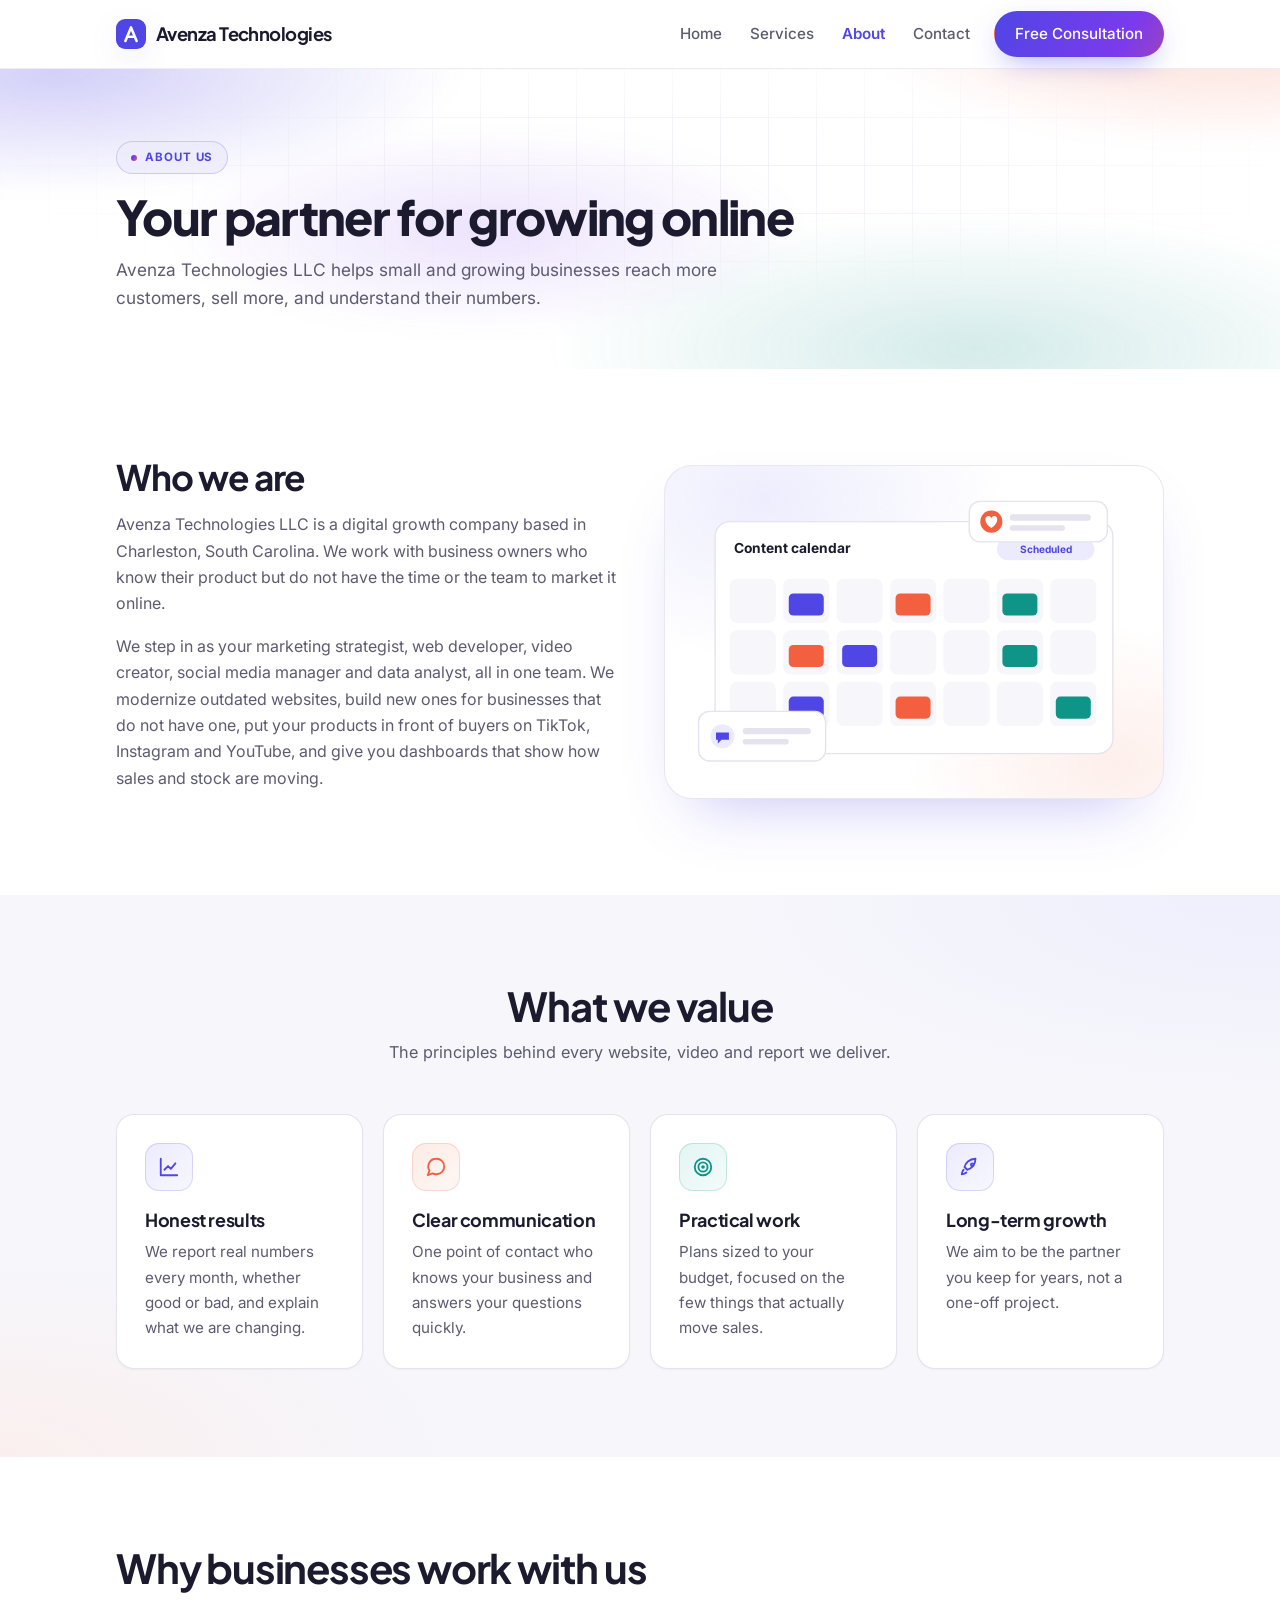
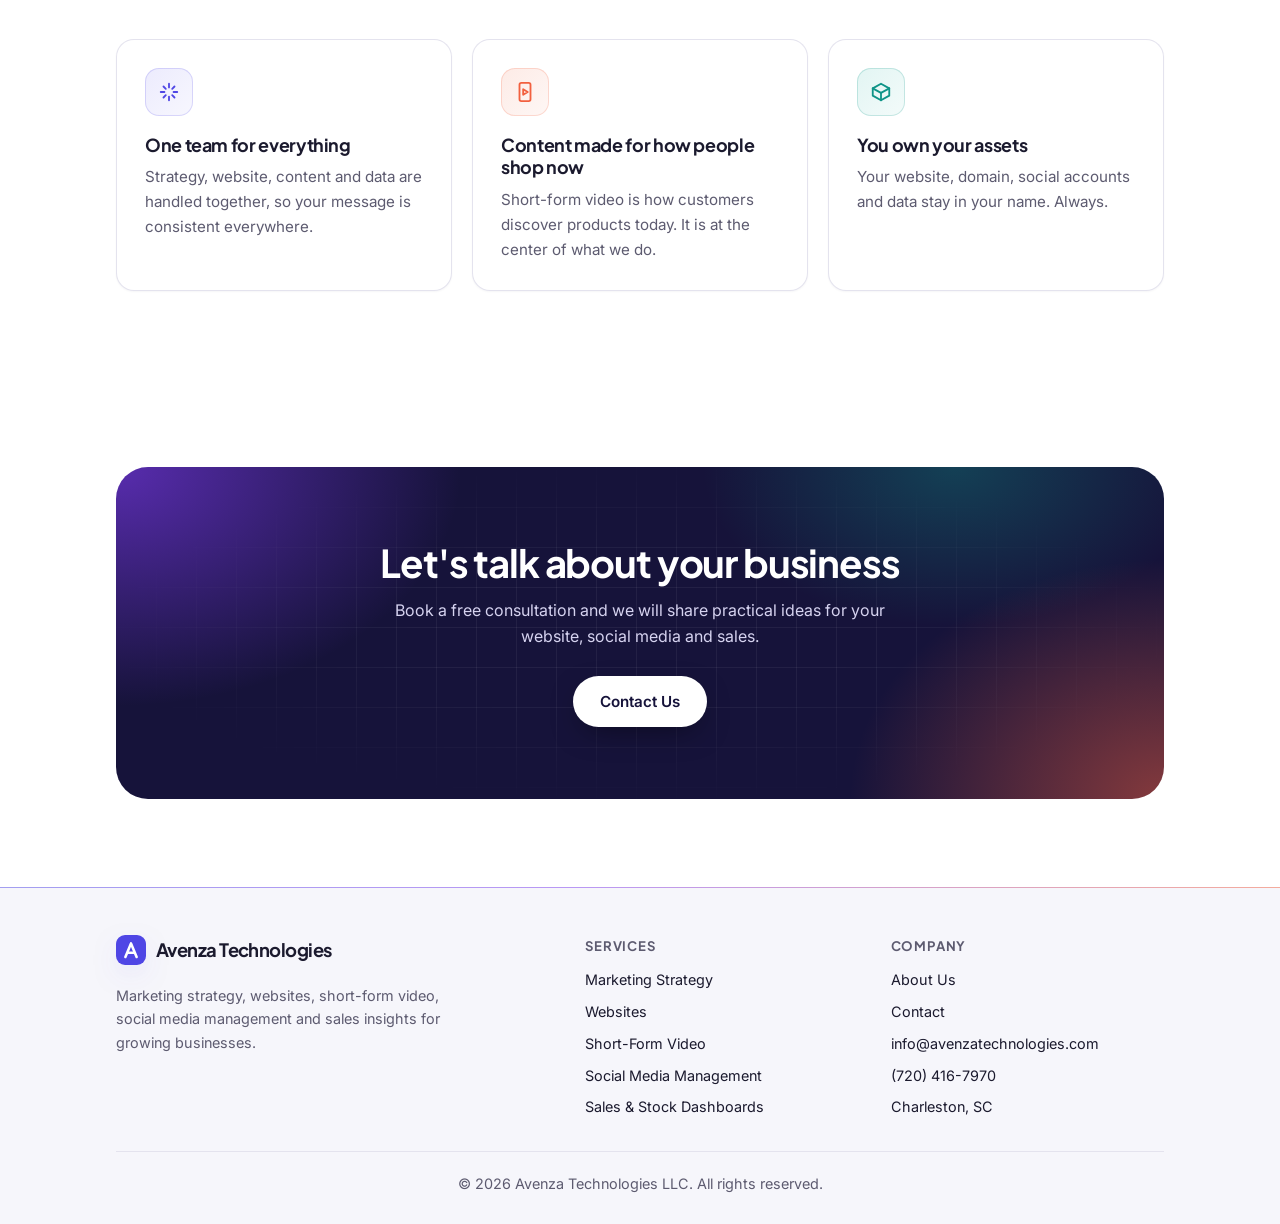
==== commit 78c5e6a9: "Modernize the site's visual design Content is unchanged; this is a visual layer on top of it.  - Int" ====
--- a/about/index.html
+++ b/about/index.html
@@ -13,6 +13,9 @@
 <meta property="og:url" content="https://avenzatechnologies.com/about/">
 <meta name="theme-color" content="#4f46e5">
 <link rel="icon" href="/assets/favicon.svg" type="image/svg+xml">
+<link rel="preconnect" href="https://fonts.googleapis.com">
+<link rel="preconnect" href="https://fonts.gstatic.com" crossorigin>
+<link rel="stylesheet" href="https://fonts.googleapis.com/css2?family=Inter:wght@400;500;600;700&family=Plus+Jakarta+Sans:wght@600;700;800&display=swap">
 <link rel="stylesheet" href="/assets/css/styles.css">
 </head>
 <body>
--- a/assets/css/styles.css
+++ b/assets/css/styles.css
@@ -607,3 +607,305 @@
   font-weight: 500;
   font-size: 0.93rem;
 }
+
+/* ==========================================================================
+   Modern visual layer (fonts, gradients, glass, motion)
+   ========================================================================== */
+
+:root {
+  --font-body: "Inter", -apple-system, BlinkMacSystemFont, "Segoe UI", Roboto, Helvetica, Arial, sans-serif;
+  --font-head: "Plus Jakarta Sans", var(--font-body);
+  --violet: #7c3aed;
+  --grad: linear-gradient(120deg, var(--accent) 0%, var(--violet) 45%, var(--accent-2) 100%);
+  --glow: 0 10px 30px -10px color-mix(in srgb, var(--accent) 55%, transparent);
+  --radius: 18px;
+}
+@media (prefers-color-scheme: dark) {
+  :root:not([data-theme="light"]) { --violet: #b794f6; }
+}
+:root[data-theme="dark"] { --violet: #b794f6; }
+
+body { font-family: var(--font-body); }
+h1, h2, h3, h4, .logo { font-family: var(--font-head); }
+h1 { font-weight: 800; letter-spacing: -0.035em; }
+h2 { font-weight: 700; letter-spacing: -0.03em; }
+
+.text-grad { background-image: var(--grad); }
+
+/* Glass header */
+.site-header {
+  background: color-mix(in srgb, var(--bg) 70%, transparent);
+  -webkit-backdrop-filter: saturate(180%) blur(16px);
+  backdrop-filter: saturate(180%) blur(16px);
+  border-bottom: 1px solid color-mix(in srgb, var(--border) 65%, transparent);
+}
+.site-nav a { border-radius: 999px; }
+.logo-mark { border-radius: 9px; box-shadow: var(--glow); }
+
+/* Buttons: gradient pills */
+.btn,
+.site-nav .btn {
+  border-radius: 999px;
+  padding: 12px 26px;
+  background: var(--grad);
+  background-size: 180% 100%;
+  background-position: 0 0;
+  color: var(--on-accent);
+  box-shadow: var(--glow);
+  transition: transform .18s ease, box-shadow .18s ease, background-position .45s ease;
+}
+.site-nav .btn { padding: 9px 20px; }
+.btn:hover,
+.site-nav .btn:hover {
+  background: var(--grad);
+  background-size: 180% 100%;
+  background-position: 100% 0;
+  color: var(--on-accent);
+  transform: translateY(-1px);
+  box-shadow: 0 14px 34px -10px color-mix(in srgb, var(--violet) 60%, transparent);
+}
+.btn-ghost {
+  background: color-mix(in srgb, var(--card) 70%, transparent);
+  color: var(--text);
+  border: 1px solid var(--border);
+  box-shadow: none;
+  -webkit-backdrop-filter: blur(8px);
+  backdrop-filter: blur(8px);
+}
+.btn-ghost:hover {
+  background: var(--card);
+  color: var(--accent);
+  border-color: color-mix(in srgb, var(--accent) 45%, var(--border));
+  box-shadow: none;
+}
+.cta .btn { background: #fff; color: #16133a; box-shadow: 0 10px 30px -10px rgba(0,0,0,.5); }
+.cta .btn:hover { background: #fff; color: #16133a; }
+
+/* Eyebrow as a pill badge */
+.eyebrow {
+  display: inline-flex;
+  align-items: center;
+  gap: 8px;
+  padding: 6px 14px;
+  border-radius: 999px;
+  background: color-mix(in srgb, var(--accent-soft) 80%, transparent);
+  border: 1px solid color-mix(in srgb, var(--accent) 22%, transparent);
+  font-size: 0.72rem;
+  margin-bottom: 16px;
+}
+.eyebrow::before {
+  content: "";
+  width: 6px;
+  height: 6px;
+  border-radius: 50%;
+  background: var(--grad);
+}
+
+/* Mesh-gradient + grid backdrop for hero areas */
+.hero-section,
+.page-hero {
+  position: relative;
+  isolation: isolate;
+  overflow: hidden;
+}
+.page-hero { background: transparent; border-bottom: 0; padding: 72px 0 56px; }
+.hero-section::before,
+.page-hero::before {
+  content: "";
+  position: absolute;
+  inset: -30% -10% -10% -10%;
+  z-index: -2;
+  background:
+    radial-gradient(38% 42% at 12% 22%, color-mix(in srgb, var(--accent) 26%, transparent), transparent 70%),
+    radial-gradient(34% 40% at 88% 12%, color-mix(in srgb, var(--accent-2) 22%, transparent), transparent 70%),
+    radial-gradient(40% 46% at 72% 88%, color-mix(in srgb, var(--accent-3) 18%, transparent), transparent 70%),
+    radial-gradient(30% 36% at 40% 60%, color-mix(in srgb, var(--violet) 14%, transparent), transparent 70%);
+  filter: blur(8px);
+}
+.hero-section::after,
+.page-hero::after {
+  content: "";
+  position: absolute;
+  inset: 0;
+  z-index: -1;
+  background-image:
+    linear-gradient(color-mix(in srgb, var(--border) 80%, transparent) 1px, transparent 1px),
+    linear-gradient(90deg, color-mix(in srgb, var(--border) 80%, transparent) 1px, transparent 1px);
+  background-size: 48px 48px;
+  -webkit-mask-image: radial-gradient(ellipse 70% 60% at 50% 35%, #000 20%, transparent 75%);
+  mask-image: radial-gradient(ellipse 70% 60% at 50% 35%, #000 20%, transparent 75%);
+  opacity: .6;
+}
+.hero-split { padding: 80px 0 56px; }
+.hero-split h1 { font-size: clamp(2.3rem, 5.4vw, 3.7rem); line-height: 1.08; }
+.hero-split > div:last-child { position: relative; }
+.hero-split > div:last-child::before {
+  content: "";
+  position: absolute;
+  inset: 10% 8%;
+  z-index: -1;
+  background: var(--grad);
+  filter: blur(70px);
+  opacity: .28;
+  border-radius: 50%;
+}
+.page-hero h1 { font-size: clamp(2rem, 4.6vw, 3rem); line-height: 1.12; }
+
+/* Platform chips: glass */
+.strip { padding: 0 0 56px; }
+.chip {
+  background: color-mix(in srgb, var(--card) 65%, transparent);
+  -webkit-backdrop-filter: blur(10px);
+  backdrop-filter: blur(10px);
+  box-shadow: 0 2px 10px -4px rgba(22, 19, 58, .12);
+}
+
+/* Sections */
+.section { padding: 88px 0; }
+.section-alt {
+  border: 0;
+  background:
+    radial-gradient(60% 50% at 100% 0%, color-mix(in srgb, var(--accent-soft) 70%, transparent), transparent 70%),
+    radial-gradient(50% 50% at 0% 100%, color-mix(in srgb, var(--accent-2-soft) 60%, transparent), transparent 70%),
+    var(--bg-alt);
+}
+.section-head h2 { font-size: clamp(1.8rem, 3.6vw, 2.5rem); line-height: 1.15; }
+.section-head { margin-bottom: 48px; }
+
+/* Cards: soft depth + gradient border on hover */
+.card {
+  border-radius: var(--radius);
+  padding: 28px;
+  border: 1px solid var(--border);
+  background:
+    linear-gradient(var(--card), var(--card)) padding-box,
+    linear-gradient(var(--border), var(--border)) border-box;
+  border-color: transparent;
+  box-shadow: 0 1px 2px rgba(22, 19, 58, .04);
+  transition: transform .25s ease, box-shadow .25s ease, background .25s ease;
+}
+.card:hover {
+  transform: translateY(-4px);
+  background:
+    linear-gradient(var(--card), var(--card)) padding-box,
+    var(--grad) border-box;
+  box-shadow: 0 22px 44px -20px color-mix(in srgb, var(--accent) 40%, transparent);
+}
+.card-icon {
+  width: 48px;
+  height: 48px;
+  border-radius: 14px;
+  margin-bottom: 18px;
+  background: linear-gradient(135deg, var(--accent-soft), color-mix(in srgb, var(--accent-soft) 40%, var(--card)));
+  box-shadow: inset 0 0 0 1px color-mix(in srgb, var(--accent) 18%, transparent);
+}
+.card-icon.c2 {
+  background: linear-gradient(135deg, var(--accent-2-soft), color-mix(in srgb, var(--accent-2-soft) 40%, var(--card)));
+  box-shadow: inset 0 0 0 1px color-mix(in srgb, var(--accent-2) 20%, transparent);
+}
+.card-icon.c3 {
+  background: linear-gradient(135deg, var(--accent-3-soft), color-mix(in srgb, var(--accent-3-soft) 40%, var(--card)));
+  box-shadow: inset 0 0 0 1px color-mix(in srgb, var(--accent-3) 20%, transparent);
+}
+.card-icon svg { width: 22px; height: 22px; }
+.card h3 { font-size: 1.12rem; }
+
+/* Feature illustrations: framed, floating */
+.feature-media {
+  border-radius: 28px;
+  padding: 28px;
+  border: 1px solid color-mix(in srgb, var(--border) 80%, transparent);
+  background:
+    radial-gradient(70% 70% at 20% 10%, color-mix(in srgb, var(--accent-soft) 90%, transparent), transparent 70%),
+    radial-gradient(60% 60% at 90% 90%, color-mix(in srgb, var(--accent-2-soft) 80%, transparent), transparent 70%),
+    var(--card);
+  box-shadow: 0 30px 60px -30px color-mix(in srgb, var(--accent) 35%, transparent);
+}
+.section-alt .feature-media { background:
+    radial-gradient(70% 70% at 20% 10%, color-mix(in srgb, var(--accent-soft) 90%, transparent), transparent 70%),
+    radial-gradient(60% 60% at 90% 90%, color-mix(in srgb, var(--accent-3-soft) 80%, transparent), transparent 70%),
+    var(--card); }
+.feature h2 { font-size: clamp(1.6rem, 3.2vw, 2.2rem); line-height: 1.15; }
+
+/* Process numbers */
+.steps .num {
+  background: var(--grad);
+  box-shadow: var(--glow);
+  font-family: var(--font-head);
+}
+
+/* CTA band: deep gradient with glows */
+.cta {
+  position: relative;
+  overflow: hidden;
+  isolation: isolate;
+  border-radius: 32px;
+  padding: 72px 32px;
+  background:
+    radial-gradient(55% 120% at 0% 0%, rgba(124, 58, 237, .65), transparent 60%),
+    radial-gradient(50% 120% at 100% 100%, rgba(242, 96, 63, .5), transparent 60%),
+    radial-gradient(40% 80% at 80% 0%, rgba(15, 148, 136, .35), transparent 60%),
+    #16133a;
+}
+.cta::after {
+  content: "";
+  position: absolute;
+  inset: 0;
+  z-index: -1;
+  background-image:
+    linear-gradient(rgba(255,255,255,.06) 1px, transparent 1px),
+    linear-gradient(90deg, rgba(255,255,255,.06) 1px, transparent 1px);
+  background-size: 40px 40px;
+  -webkit-mask-image: radial-gradient(ellipse at center, #000 30%, transparent 75%);
+  mask-image: radial-gradient(ellipse at center, #000 30%, transparent 75%);
+}
+.cta h2 { font-size: clamp(1.7rem, 3.6vw, 2.4rem); color: #fff; }
+.cta p { color: #d6d3f0; }
+
+/* Forms */
+.form-card, .side-card { border-radius: 24px; }
+.form-card { position: relative; overflow: hidden; }
+.form-card::before {
+  content: "";
+  position: absolute;
+  left: 0; right: 0; top: 0;
+  height: 4px;
+  background: var(--grad);
+}
+.field input[type="text"],
+.field input[type="email"],
+.field input[type="tel"],
+.field input[type="url"],
+.field select,
+.field textarea { border-radius: 12px; }
+.option { border-radius: 12px; }
+
+/* Footer: gradient hairline */
+.site-footer { position: relative; border-top: 0; }
+.site-footer::before {
+  content: "";
+  position: absolute;
+  left: 0; right: 0; top: 0;
+  height: 1px;
+  background: var(--grad);
+  opacity: .5;
+}
+
+/* Motion */
+@keyframes float-y { 0%, 100% { transform: translateY(0); } 50% { transform: translateY(-10px); } }
+.hero-split > div:last-child .ill { animation: float-y 7s ease-in-out infinite; }
+
+.js .reveal { opacity: 0; transform: translateY(22px); transition: opacity .7s ease, transform .7s cubic-bezier(.2,.7,.2,1); }
+.js .reveal.in { opacity: 1; transform: none; }
+
+@media (prefers-reduced-motion: reduce) {
+  .hero-split > div:last-child .ill { animation: none; }
+  .js .reveal { opacity: 1; transform: none; transition: none; }
+  .btn, .card { transition: none; }
+}
+
+@media (max-width: 860px) {
+  .hero-split { padding: 48px 0 36px; }
+  .section { padding: 64px 0; }
+  .cta { padding: 52px 22px; border-radius: 24px; }
+}
